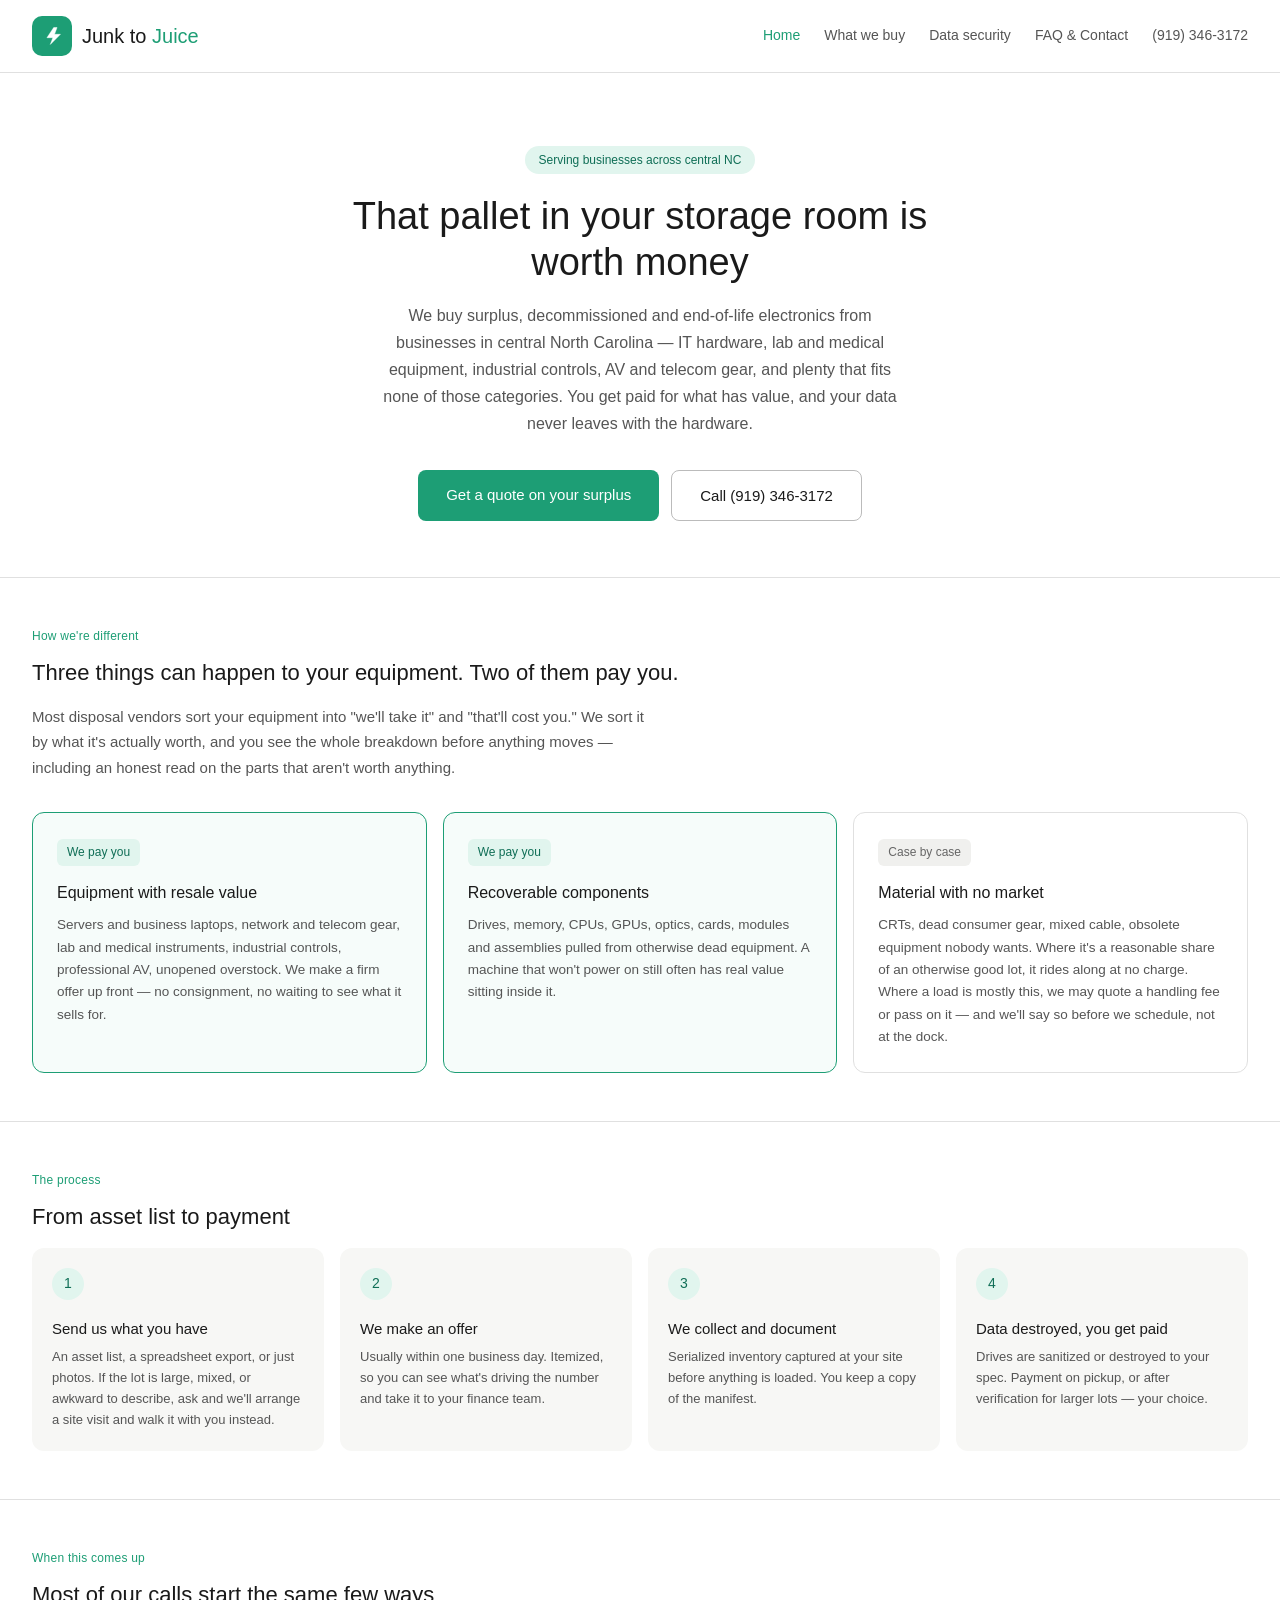
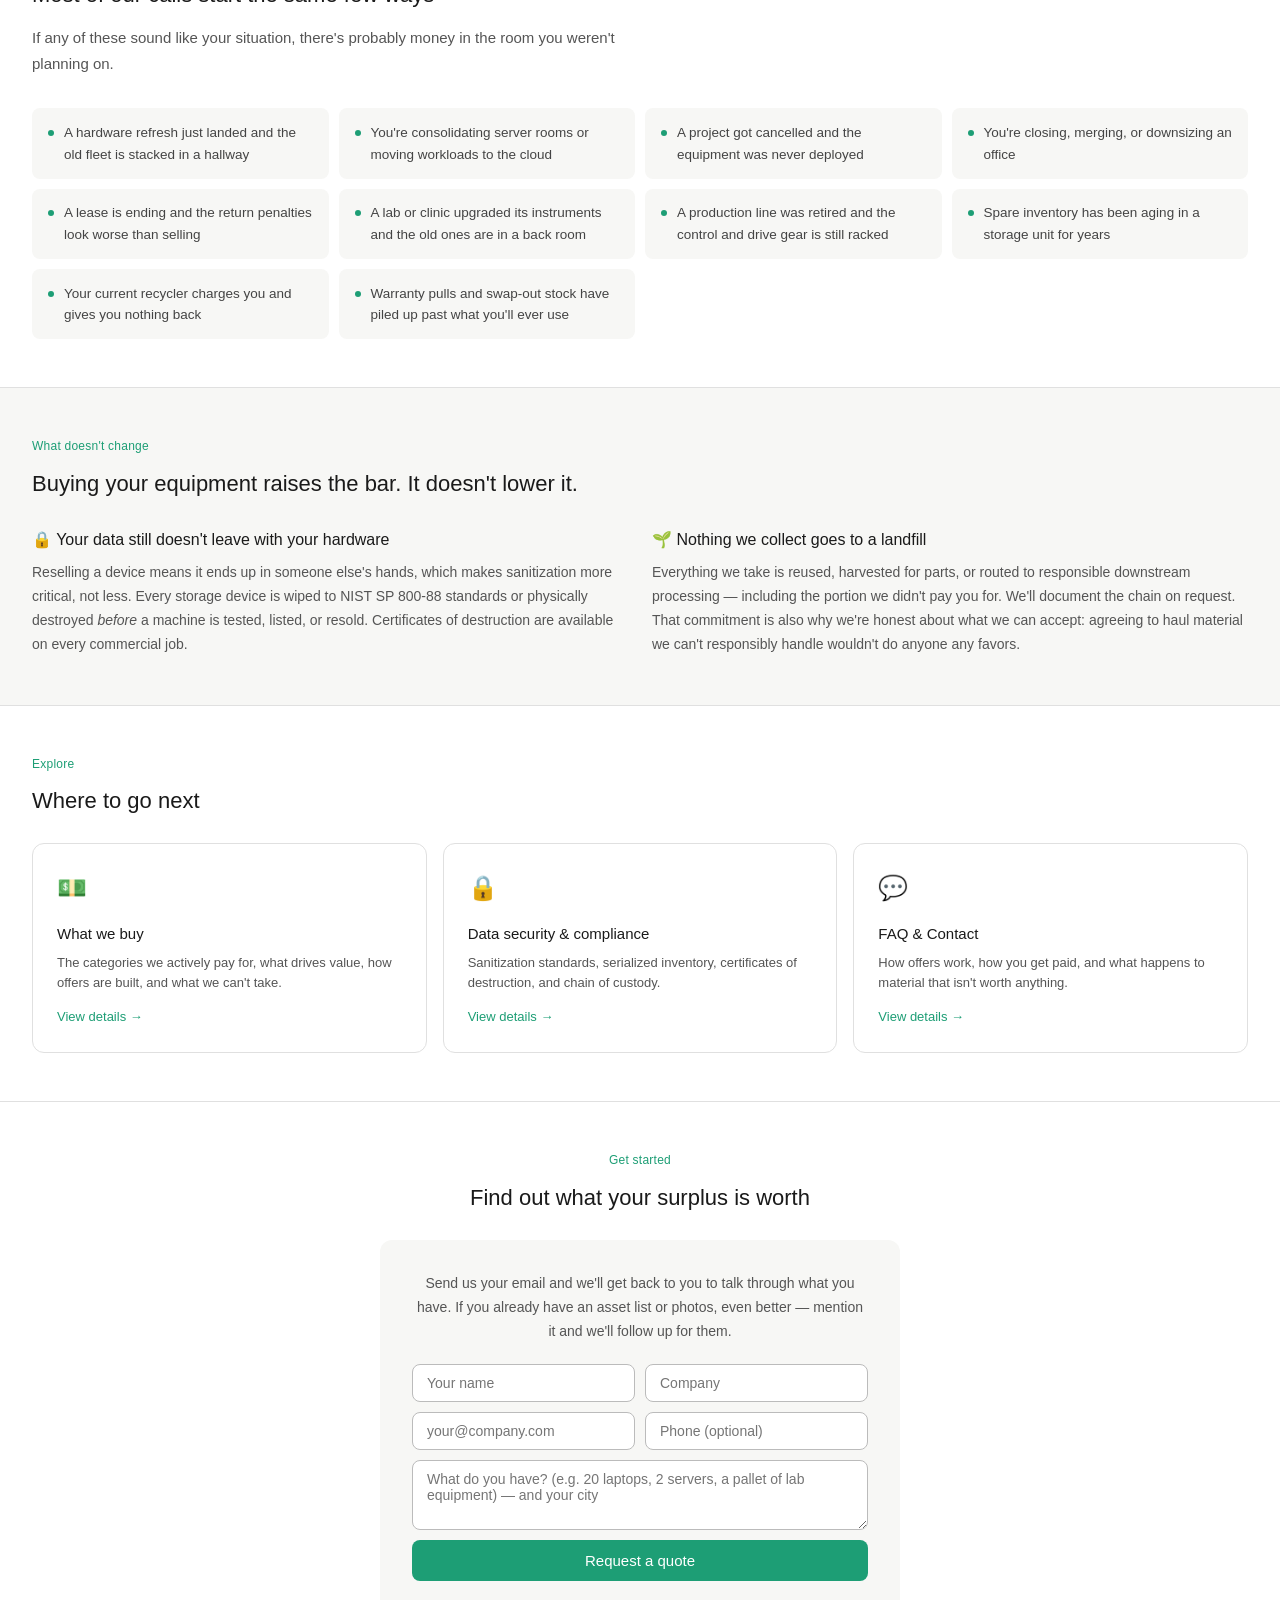
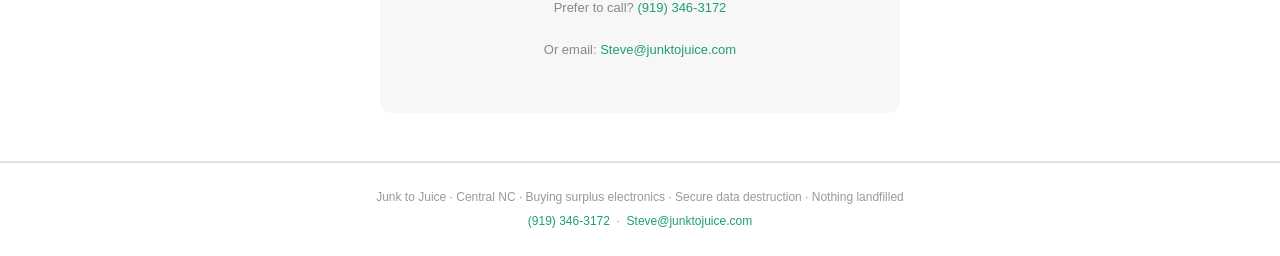
==== index.html @ 005e4d98 "SEO + favicon fixes: real icon files, clean canonicals, sitemap, OG image, FAQ schema, fuller quote " ====
<!DOCTYPE html>
<html lang="en">
<head>
  <meta charset="UTF-8" />
  <meta name="viewport" content="width=device-width, initial-scale=1.0" />
  <title>Junk to Juice | We Buy Surplus Electronics &amp; IT Equipment | Central NC</title>
  <meta name="description" content="We purchase surplus and decommissioned electronics from businesses across central NC — IT hardware, lab and medical equipment, industrial controls, AV and telecom gear. Secure data destruction included." />
  <link rel="canonical" href="https://junktojuice.com/" />
  <link rel="icon" href="/favicon.ico" sizes="32x32" />
  <link rel="icon" href="/favicon.svg" type="image/svg+xml" />
  <link rel="apple-touch-icon" href="/apple-touch-icon.png" />
  <link rel="manifest" href="/site.webmanifest" />
  <style>
    *, *::before, *::after { box-sizing: border-box; margin: 0; padding: 0; }
    body { font-family: -apple-system, BlinkMacSystemFont, 'Segoe UI', Roboto, sans-serif; background: #fff; color: #1a1a1a; line-height: 1.7; }
    nav { display: flex; align-items: center; justify-content: space-between; padding: 1rem 2rem; border-bottom: 0.5px solid #e0e0e0; flex-wrap: wrap; gap: 12px; }
    .logo-mark { display: inline-flex; align-items: center; gap: 10px; text-decoration: none; }
    .logo-icon { width: 40px; height: 40px; border-radius: 10px; background: #1D9E75; display: flex; align-items: center; justify-content: center; flex-shrink: 0; }
    .logo-icon svg { width: 22px; height: 22px; }
    .logo-text { font-size: 20px; font-weight: 500; color: #1a1a1a; }
    .logo-text span { color: #1D9E75; }
    .nav-links { display: flex; gap: 24px; flex-wrap: wrap; align-items: center; }
    .nav-links a { font-size: 14px; color: #555; text-decoration: none; }
    .nav-links a:hover, .nav-links a.active { color: #1D9E75; font-weight: 500; }
    .nav-phone { font-size: 14px; color: #1D9E75; text-decoration: none; font-weight: 500; }
    .hero { padding: 4.5rem 2rem 3.5rem; text-align: center; border-bottom: 0.5px solid #e0e0e0; }
    .badge { display: inline-block; background: #E1F5EE; color: #0F6E56; font-size: 12px; font-weight: 500; border-radius: 20px; padding: 4px 14px; margin-bottom: 1.25rem; }
    .hero h1 { font-size: 38px; font-weight: 500; color: #1a1a1a; line-height: 1.2; margin-bottom: 1rem; max-width: 640px; margin-left: auto; margin-right: auto; }
    .hero p { font-size: 16px; color: #555; max-width: 520px; margin: 0 auto 2rem; line-height: 1.7; }
    .cta-row { display: flex; gap: 12px; justify-content: center; flex-wrap: wrap; }
    .btn-primary { background: #1D9E75; color: #fff; border: none; border-radius: 8px; padding: 12px 28px; font-size: 15px; font-weight: 500; cursor: pointer; font-family: inherit; text-decoration: none; display: inline-block; }
    .btn-primary:hover { background: #178a65; }
    .btn-secondary { background: transparent; color: #1a1a1a; border: 0.5px solid #bbb; border-radius: 8px; padding: 12px 28px; font-size: 15px; cursor: pointer; font-family: inherit; text-decoration: none; display: inline-block; }
    .btn-secondary:hover { background: #f5f5f5; }
    .section { padding: 3rem 2rem; border-bottom: 0.5px solid #e0e0e0; }
    .section-label { font-size: 12px; font-weight: 500; color: #1D9E75; letter-spacing: 0.02em; margin-bottom: 0.5rem; }
    .section-title { font-size: 22px; font-weight: 500; color: #1a1a1a; margin-bottom: 0.75rem; }
    .section-lede { font-size: 15px; color: #555; max-width: 620px; line-height: 1.7; margin-bottom: 2rem; }

    .outcomes { display: grid; grid-template-columns: repeat(auto-fit, minmax(230px, 1fr)); gap: 16px; }
    .outcome { border: 0.5px solid #e0e0e0; border-radius: 12px; padding: 1.5rem; }
    .outcome.paid { border-color: #1D9E75; background: #F6FCFA; }
    .outcome-tag { font-size: 12px; font-weight: 500; color: #0F6E56; background: #E1F5EE; display: inline-block; border-radius: 6px; padding: 3px 10px; margin-bottom: 0.85rem; }
    .outcome-tag.grey { background: #f0f0ee; color: #666; }
    .outcome h3 { font-size: 16px; font-weight: 500; margin-bottom: 8px; }
    .outcome p { font-size: 13.5px; color: #555; line-height: 1.65; }

    .steps { display: grid; grid-template-columns: repeat(auto-fit, minmax(180px, 1fr)); gap: 16px; }
    .step-card { background: #f7f7f5; border-radius: 12px; padding: 1.25rem; }
    .step-num { width: 32px; height: 32px; border-radius: 50%; background: #E1F5EE; color: #0F6E56; display: flex; align-items: center; justify-content: center; font-size: 14px; font-weight: 500; margin-bottom: 1rem; }
    .step-card h3 { font-size: 15px; font-weight: 500; color: #1a1a1a; margin-bottom: 6px; }
    .step-card p { font-size: 13px; color: #555; line-height: 1.6; }

    .triggers { display: grid; grid-template-columns: repeat(auto-fit, minmax(240px, 1fr)); gap: 10px; margin-top: 0.5rem; }
    .trigger { display: flex; gap: 10px; align-items: flex-start; background: #f7f7f5; border-radius: 8px; padding: 0.85rem 1rem; }
    .trigger .dot { width: 6px; height: 6px; border-radius: 50%; background: #1D9E75; flex-shrink: 0; margin-top: 8px; }
    .trigger span.txt { font-size: 13.5px; color: #444; line-height: 1.6; }

    .page-cards { display: grid; grid-template-columns: repeat(auto-fit, minmax(210px, 1fr)); gap: 16px; margin-top: 1.5rem; }
    .page-card { background: #fff; border: 0.5px solid #e0e0e0; border-radius: 12px; padding: 1.5rem; text-decoration: none; color: inherit; transition: border-color 0.15s, box-shadow 0.15s; display: block; }
    .page-card:hover { border-color: #1D9E75; box-shadow: 0 2px 12px rgba(29,158,117,0.1); }
    .page-card-icon { font-size: 24px; margin-bottom: 0.75rem; }
    .page-card h3 { font-size: 15px; font-weight: 500; color: #1a1a1a; margin-bottom: 6px; }
    .page-card p { font-size: 13px; color: #555; line-height: 1.6; }
    .page-card .arrow { font-size: 13px; color: #1D9E75; margin-top: 0.75rem; display: block; }

    .promise { background: #f7f7f5; }
    .promise-grid { display: grid; grid-template-columns: repeat(auto-fit, minmax(260px, 1fr)); gap: 24px; margin-top: 1.5rem; }
    .promise-item h3 { font-size: 16px; font-weight: 500; margin-bottom: 8px; }
    .promise-item p { font-size: 14px; color: #555; line-height: 1.7; }

    .contact-card { background: #f7f7f5; border-radius: 12px; padding: 2rem; max-width: 520px; margin: 1.5rem auto 0; }
    .contact-card p { font-size: 14px; color: #555; margin-bottom: 1.25rem; line-height: 1.7; }
    .contact-row { display: flex; gap: 10px; }
    .contact-input { flex: 1; background: #fff; border: 0.5px solid #bbb; border-radius: 8px; padding: 10px 14px; font-size: 14px; color: #1a1a1a; font-family: inherit; }
    .contact-input:focus { outline: none; border-color: #1D9E75; }
    footer { padding: 1.5rem 2rem; text-align: center; border-top: 0.5px solid #e0e0e0; }
    footer p { font-size: 12px; color: #999; }
    @media (max-width: 560px) { .hero h1 { font-size: 28px; } .contact-row { flex-direction: column; } nav { justify-content: center; } }
  </style>
  <meta name="robots" content="index, follow" />
  <meta property="og:type" content="website" />
  <meta property="og:url" content="https://junktojuice.com/" />
  <meta property="og:title" content="Junk to Juice | We Buy Surplus Electronics in Central NC" />
  <meta property="og:description" content="We purchase surplus and decommissioned electronics from businesses across central NC — IT, lab, medical, industrial, AV and telecom. Secure data destruction included." />
  <meta property="og:site_name" content="Junk to Juice" />
  <meta property="og:image" content="https://junktojuice.com/og-image.png" />
  <meta property="og:image:width" content="1200" />
  <meta property="og:image:height" content="630" />
  <meta name="twitter:card" content="summary_large_image" />
  <meta name="twitter:image" content="https://junktojuice.com/og-image.png" />
  <meta name="twitter:title" content="Junk to Juice | We Buy Surplus Electronics in Central NC" />
  <meta name="twitter:description" content="We purchase surplus and decommissioned electronics from businesses across central NC. Secure data destruction included." />
  <script type="application/ld+json">
  {
    "@context": "https://schema.org",
    "@type": "LocalBusiness",
    "name": "Junk to Juice",
    "description": "We purchase surplus, decommissioned and end-of-life electronics from businesses across central North Carolina, including Sanford, the Triangle, and Fayetteville. IT hardware, lab and medical equipment, industrial controls, AV and telecom gear. Secure data destruction and serialized inventory included.",
    "url": "https://junktojuice.com",
    "logo": "https://junktojuice.com/android-chrome-512x512.png",
    "image": "https://junktojuice.com/og-image.png",
    "telephone": "+19193463172",
    "email": "Steve@junktojuice.com",
    "address": {
      "@type": "PostalAddress",
      "addressLocality": "Sanford",
      "addressRegion": "NC",
      "addressCountry": "US"
    },
    "areaServed": [
      "Sanford, NC",
      "Harnett County, NC",
      "Raleigh, NC",
      "Durham, NC",
      "Chapel Hill, NC",
      "Fayetteville, NC",
      "Central North Carolina"
    ],
    "serviceType": [
      "Surplus Electronics Buyer",
      "IT Asset Disposition",
      "Server and Network Equipment Purchasing",
      "Laboratory and Medical Equipment Purchasing",
      "Industrial and Test Equipment Purchasing",
      "Secure Data Destruction",
      "Electronics Remarketing",
      "Electronics Recycling"
    ]
  }
  </script>
  <!-- Google tag (gtag.js) -->
  <script async src="https://www.googletagmanager.com/gtag/js?id=G-BV7R6ZXYHS"></script>
  <script>
    window.dataLayer = window.dataLayer || [];
    function gtag(){dataLayer.push(arguments);}
    gtag('js', new Date());
    gtag('config', 'G-BV7R6ZXYHS');
  </script>
</head>
<body>

<nav>
  <a class="logo-mark" href="/">
    <div class="logo-icon"><svg viewBox="0 0 26 26" fill="none" xmlns="http://www.w3.org/2000/svg"><path d="M15 3L7 15h7l-3 8L23 11h-7l3-8z" fill="white" stroke="white" stroke-width="0.5" stroke-linejoin="round"/></svg></div>
    <span class="logo-text">Junk to <span>Juice</span></span>
  </a>
  <div class="nav-links">
    <a href="/" class="active">Home</a>
    <a href="/services">What we buy</a>
    <a href="/data-security">Data security</a>
    <a href="/faq">FAQ &amp; Contact</a>
    <a class="nav-phone" href="tel:9193463172">(919) 346-3172</a>
  </div>
</nav>

<div class="hero">
  <div class="badge">Serving businesses across central NC</div>
  <h1>That pallet in your storage room is worth money</h1>
  <p>We buy surplus, decommissioned and end-of-life electronics from businesses in central North Carolina — IT hardware, lab and medical equipment, industrial controls, AV and telecom gear, and plenty that fits none of those categories. You get paid for what has value, and your data never leaves with the hardware.</p>
  <div class="cta-row">
    <a class="btn-primary" href="/faq#contact">Get a quote on your surplus</a>
    <a class="btn-secondary" href="tel:9193463172">Call (919) 346-3172</a>
  </div>
</div>

<div class="section">
  <div class="section-label">How we're different</div>
  <div class="section-title">Three things can happen to your equipment. Two of them pay you.</div>
  <p class="section-lede">Most disposal vendors sort your equipment into "we'll take it" and "that'll cost you." We sort it by what it's actually worth, and you see the whole breakdown before anything moves — including an honest read on the parts that aren't worth anything.</p>
  <div class="outcomes">
    <div class="outcome paid">
      <div class="outcome-tag">We pay you</div>
      <h3>Equipment with resale value</h3>
      <p>Servers and business laptops, network and telecom gear, lab and medical instruments, industrial controls, professional AV, unopened overstock. We make a firm offer up front — no consignment, no waiting to see what it sells for.</p>
    </div>
    <div class="outcome paid">
      <div class="outcome-tag">We pay you</div>
      <h3>Recoverable components</h3>
      <p>Drives, memory, CPUs, GPUs, optics, cards, modules and assemblies pulled from otherwise dead equipment. A machine that won't power on still often has real value sitting inside it.</p>
    </div>
    <div class="outcome">
      <div class="outcome-tag grey">Case by case</div>
      <h3>Material with no market</h3>
      <p>CRTs, dead consumer gear, mixed cable, obsolete equipment nobody wants. Where it's a reasonable share of an otherwise good lot, it rides along at no charge. Where a load is mostly this, we may quote a handling fee or pass on it — and we'll say so before we schedule, not at the dock.</p>
    </div>
  </div>
</div>

<div class="section">
  <div class="section-label">The process</div>
  <div class="section-title">From asset list to payment</div>
  <div class="steps">
    <div class="step-card"><div class="step-num">1</div><h3>Send us what you have</h3><p>An asset list, a spreadsheet export, or just photos. If the lot is large, mixed, or awkward to describe, ask and we'll arrange a site visit and walk it with you instead.</p></div>
    <div class="step-card"><div class="step-num">2</div><h3>We make an offer</h3><p>Usually within one business day. Itemized, so you can see what's driving the number and take it to your finance team.</p></div>
    <div class="step-card"><div class="step-num">3</div><h3>We collect and document</h3><p>Serialized inventory captured at your site before anything is loaded. You keep a copy of the manifest.</p></div>
    <div class="step-card"><div class="step-num">4</div><h3>Data destroyed, you get paid</h3><p>Drives are sanitized or destroyed to your spec. Payment on pickup, or after verification for larger lots — your choice.</p></div>
  </div>
</div>

<div class="section">
  <div class="section-label">When this comes up</div>
  <div class="section-title">Most of our calls start the same few ways</div>
  <p class="section-lede">If any of these sound like your situation, there's probably money in the room you weren't planning on.</p>
  <div class="triggers">
    <div class="trigger"><span class="dot"></span><span class="txt">A hardware refresh just landed and the old fleet is stacked in a hallway</span></div>
    <div class="trigger"><span class="dot"></span><span class="txt">You're consolidating server rooms or moving workloads to the cloud</span></div>
    <div class="trigger"><span class="dot"></span><span class="txt">A project got cancelled and the equipment was never deployed</span></div>
    <div class="trigger"><span class="dot"></span><span class="txt">You're closing, merging, or downsizing an office</span></div>
    <div class="trigger"><span class="dot"></span><span class="txt">A lease is ending and the return penalties look worse than selling</span></div>
    <div class="trigger"><span class="dot"></span><span class="txt">A lab or clinic upgraded its instruments and the old ones are in a back room</span></div>
    <div class="trigger"><span class="dot"></span><span class="txt">A production line was retired and the control and drive gear is still racked</span></div>
    <div class="trigger"><span class="dot"></span><span class="txt">Spare inventory has been aging in a storage unit for years</span></div>
    <div class="trigger"><span class="dot"></span><span class="txt">Your current recycler charges you and gives you nothing back</span></div>
    <div class="trigger"><span class="dot"></span><span class="txt">Warranty pulls and swap-out stock have piled up past what you'll ever use</span></div>
  </div>
</div>

<div class="section promise">
  <div class="section-label">What doesn't change</div>
  <div class="section-title">Buying your equipment raises the bar. It doesn't lower it.</div>
  <div class="promise-grid">
    <div class="promise-item">
      <h3>🔒 Your data still doesn't leave with your hardware</h3>
      <p>Reselling a device means it ends up in someone else's hands, which makes sanitization more critical, not less. Every storage device is wiped to NIST SP 800-88 standards or physically destroyed <em>before</em> a machine is tested, listed, or resold. Certificates of destruction are available on every commercial job.</p>
    </div>
    <div class="promise-item">
      <h3>🌱 Nothing we collect goes to a landfill</h3>
      <p>Everything we take is reused, harvested for parts, or routed to responsible downstream processing — including the portion we didn't pay you for. We'll document the chain on request. That commitment is also why we're honest about what we can accept: agreeing to haul material we can't responsibly handle wouldn't do anyone any favors.</p>
    </div>
  </div>
</div>

<div class="section">
  <div class="section-label">Explore</div>
  <div class="section-title">Where to go next</div>
  <div class="page-cards">
    <a class="page-card" href="/services">
      <div class="page-card-icon">💵</div>
      <h3>What we buy</h3>
      <p>The categories we actively pay for, what drives value, how offers are built, and what we can't take.</p>
      <span class="arrow">View details →</span>
    </a>
    <a class="page-card" href="/data-security">
      <div class="page-card-icon">🔒</div>
      <h3>Data security &amp; compliance</h3>
      <p>Sanitization standards, serialized inventory, certificates of destruction, and chain of custody.</p>
      <span class="arrow">View details →</span>
    </a>
    <a class="page-card" href="/faq">
      <div class="page-card-icon">💬</div>
      <h3>FAQ &amp; Contact</h3>
      <p>How offers work, how you get paid, and what happens to material that isn't worth anything.</p>
      <span class="arrow">View details →</span>
    </a>
  </div>
</div>

<div class="section" id="contact" style="text-align:center;">
  <div class="section-label">Get started</div>
  <div class="section-title">Find out what your surplus is worth</div>
  <div class="contact-card">
    <p>Send us your email and we'll get back to you to talk through what you have. If you already have an asset list or photos, even better — mention it and we'll follow up for them.</p>
    <form id="contact-form" action="https://formspree.io/f/xzdyrgpk" method="POST">
      <input type="hidden" name="_subject" value="Junk to Juice – Surplus Quote Request" />
      <div style="display:grid; gap:10px; text-align:left;">
        <div class="contact-row">
          <input class="contact-input" type="text" name="name" placeholder="Your name" required />
          <input class="contact-input" type="text" name="company" placeholder="Company" />
        </div>
        <div class="contact-row">
          <input class="contact-input" type="email" name="email" placeholder="your@company.com" required />
          <input class="contact-input" type="tel" name="phone" placeholder="Phone (optional)" />
        </div>
        <textarea class="contact-input" name="message" rows="3" placeholder="What do you have? (e.g. 20 laptops, 2 servers, a pallet of lab equipment) — and your city" style="resize:vertical;"></textarea>
        <button type="submit" class="btn-primary" id="contact-btn">Request a quote</button>
      </div>
    </form>
    <p id="contact-success" style="display:none; color:#0F6E56; font-size:14px; margin-top:12px;">✓ Thanks! We'll be in touch soon.</p>
    <p style="margin-top:1rem; font-size:13px; color:#888;">Prefer to call? <a href="tel:9193463172" style="color:#1D9E75; text-decoration:none; font-weight:500;">(919) 346-3172</a></p>
    <p style="margin-top:4px; font-size:13px; color:#888;">Or email: <a href="mailto:Steve@junktojuice.com" style="color:#1D9E75; text-decoration:none; font-weight:500;">Steve@junktojuice.com</a></p>
  </div>
</div>

<script>
  async function handleForm(formId, btnId, successId) {
    const form = document.getElementById(formId);
    const btn = document.getElementById(btnId);
    const success = document.getElementById(successId);
    form.addEventListener('submit', async function(e) {
      e.preventDefault();
      btn.disabled = true;
      btn.textContent = 'Sending\u2026';
      try {
        const res = await fetch(form.action, { method: 'POST', body: new FormData(form), headers: { 'Accept': 'application/json' } });
        if (res.ok) { form.style.display = 'none'; success.style.display = 'block'; if (window.gtag) gtag('event', 'generate_lead', { form_id: formId }); }
        else { btn.disabled = false; btn.textContent = btn.dataset.label; alert('Something went wrong. Please try again.'); }
      } catch { btn.disabled = false; btn.textContent = btn.dataset.label; alert('Something went wrong. Please try again.'); }
    });
    btn.dataset.label = btn.textContent;
  }
  handleForm('contact-form', 'contact-btn', 'contact-success');
</script>

<footer>
  <p style="font-size:12px; color:#999; margin-bottom:4px;">Junk to Juice · Central NC · Buying surplus electronics · Secure data destruction · Nothing landfilled</p>
  <p style="font-size:12px; color:#999;">
    <a href="tel:9193463172" style="color:#1D9E75; text-decoration:none;">(919) 346-3172</a>
    &nbsp;·&nbsp;
    <a href="mailto:Steve@junktojuice.com" style="color:#1D9E75; text-decoration:none;">Steve@junktojuice.com</a>
  </p>
</footer>
<script>
  window.addEventListener('pageshow', function(e) {
    if (e.persisted) { window.location.reload(); }
  });
</script>
</body>
</html>
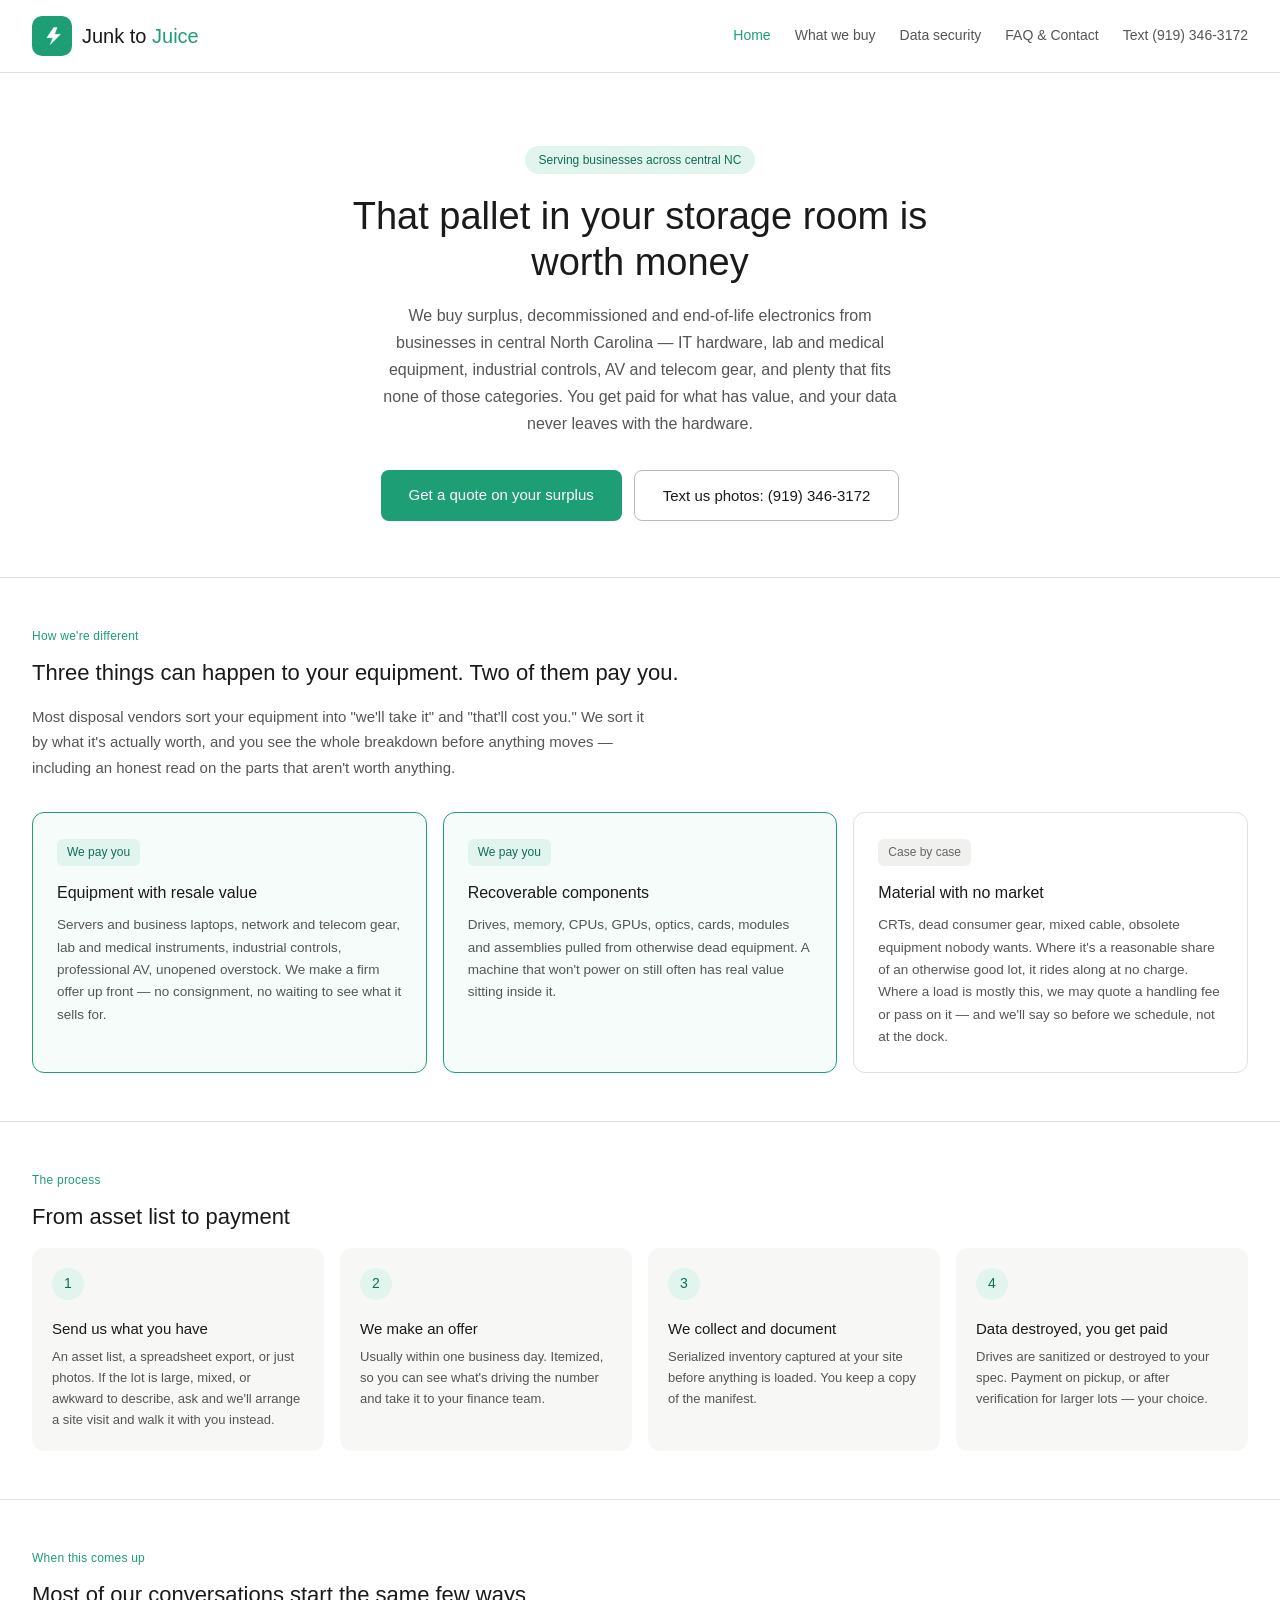
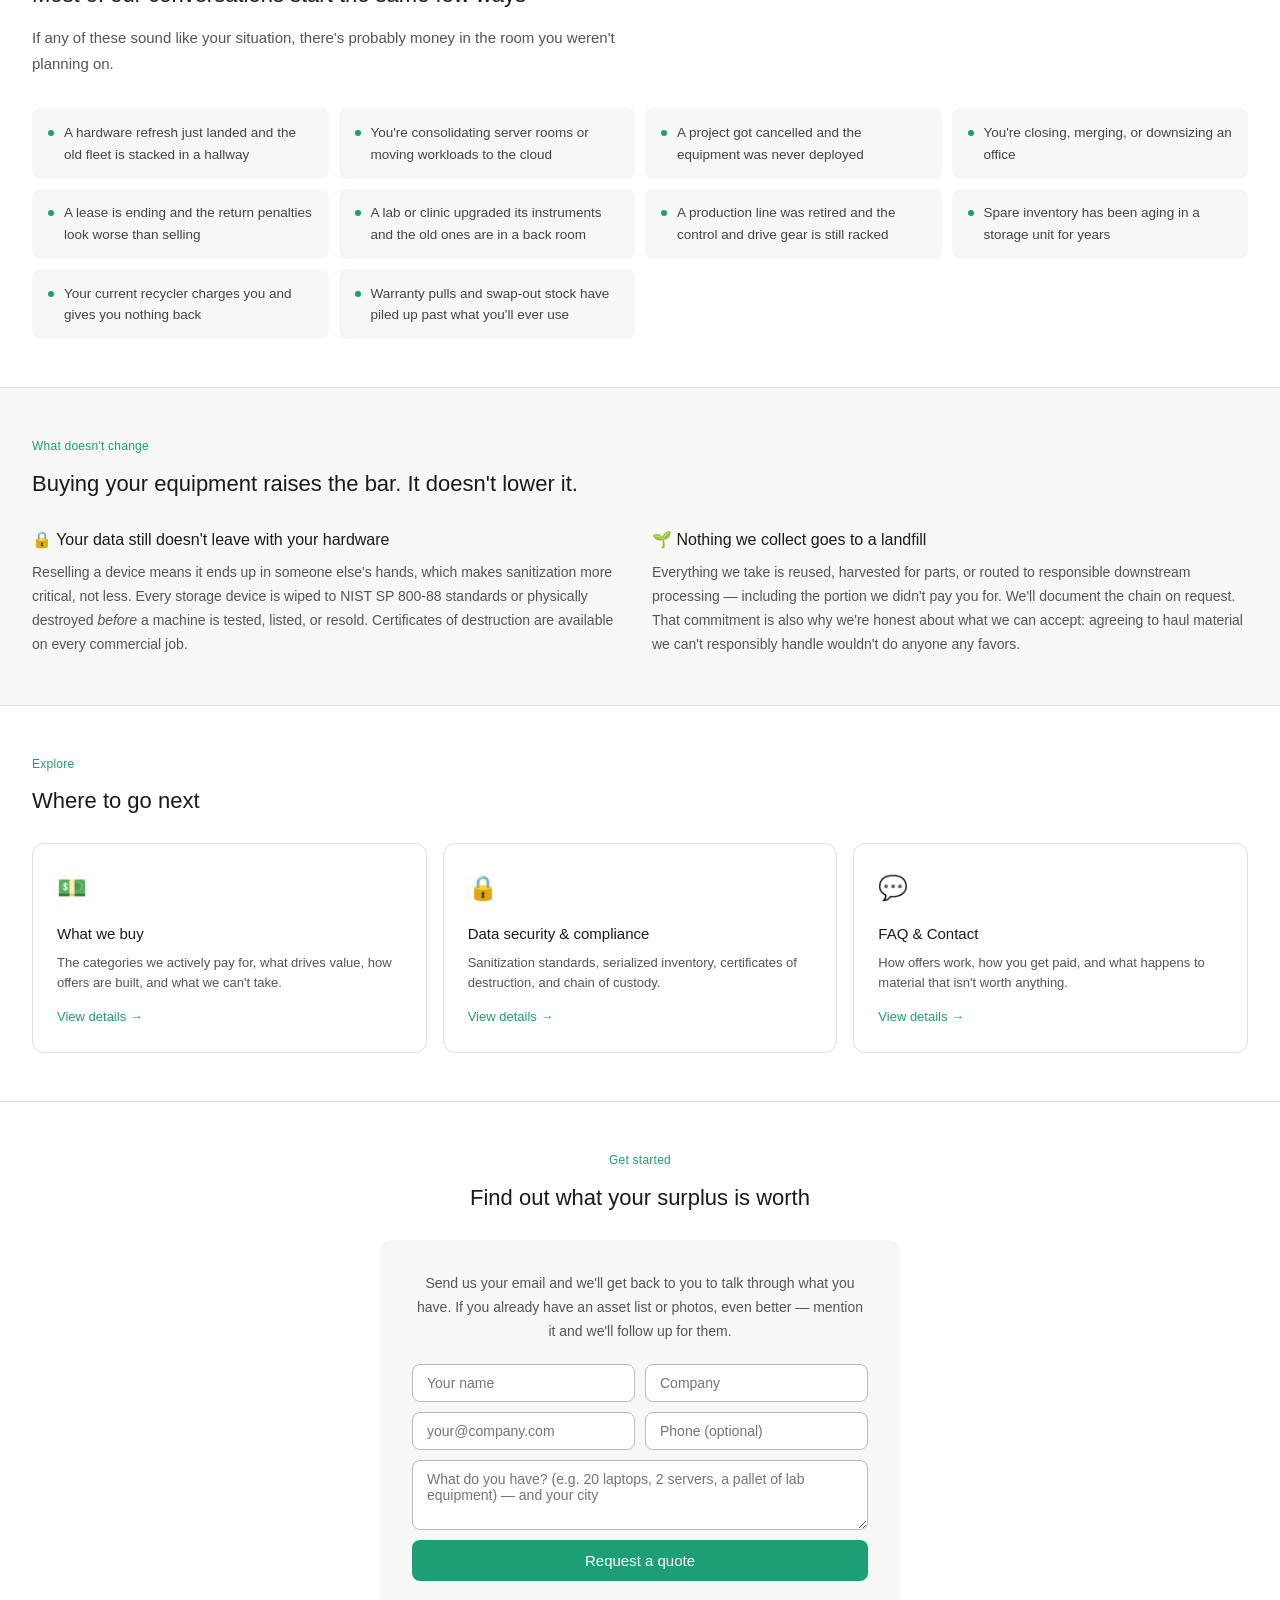
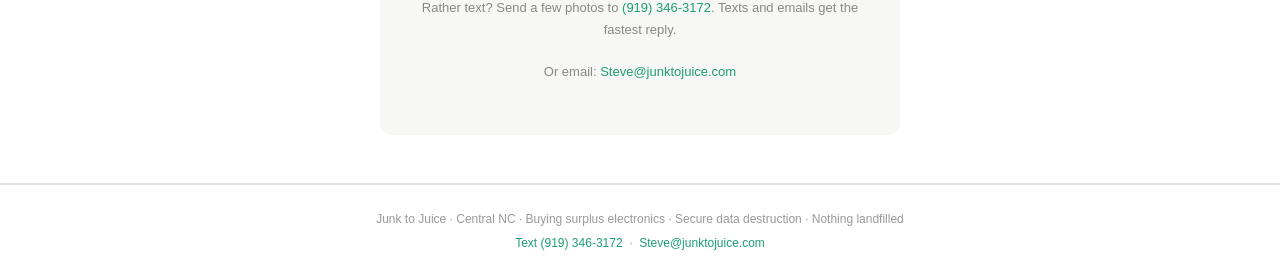
==== commit 9e974e70: "Make text/email the primary contact; replace call links with SMS" ====
--- a/index.html
+++ b/index.html
@@ -150,7 +150,7 @@
     <a href="/services">What we buy</a>
     <a href="/data-security">Data security</a>
     <a href="/faq">FAQ &amp; Contact</a>
-    <a class="nav-phone" href="tel:9193463172">(919) 346-3172</a>
+    <a class="nav-phone" href="sms:+19193463172" title="Text or email — calls go to voicemail">Text (919) 346-3172</a>
   </div>
 </nav>
 
@@ -160,7 +160,7 @@
   <p>We buy surplus, decommissioned and end-of-life electronics from businesses in central North Carolina — IT hardware, lab and medical equipment, industrial controls, AV and telecom gear, and plenty that fits none of those categories. You get paid for what has value, and your data never leaves with the hardware.</p>
   <div class="cta-row">
     <a class="btn-primary" href="/faq#contact">Get a quote on your surplus</a>
-    <a class="btn-secondary" href="tel:9193463172">Call (919) 346-3172</a>
+    <a class="btn-secondary" href="sms:+19193463172">Text us photos: (919) 346-3172</a>
   </div>
 </div>
 
@@ -200,7 +200,7 @@
 
 <div class="section">
   <div class="section-label">When this comes up</div>
-  <div class="section-title">Most of our calls start the same few ways</div>
+  <div class="section-title">Most of our conversations start the same few ways</div>
   <p class="section-lede">If any of these sound like your situation, there's probably money in the room you weren't planning on.</p>
   <div class="triggers">
     <div class="trigger"><span class="dot"></span><span class="txt">A hardware refresh just landed and the old fleet is stacked in a hallway</span></div>
@@ -277,7 +277,7 @@
       </div>
     </form>
     <p id="contact-success" style="display:none; color:#0F6E56; font-size:14px; margin-top:12px;">✓ Thanks! We'll be in touch soon.</p>
-    <p style="margin-top:1rem; font-size:13px; color:#888;">Prefer to call? <a href="tel:9193463172" style="color:#1D9E75; text-decoration:none; font-weight:500;">(919) 346-3172</a></p>
+    <p style="margin-top:1rem; font-size:13px; color:#888;">Rather text? Send a few photos to <a href="sms:+19193463172" style="color:#1D9E75; text-decoration:none; font-weight:500;">(919) 346-3172</a>. Texts and emails get the fastest reply.</p>
     <p style="margin-top:4px; font-size:13px; color:#888;">Or email: <a href="mailto:Steve@junktojuice.com" style="color:#1D9E75; text-decoration:none; font-weight:500;">Steve@junktojuice.com</a></p>
   </div>
 </div>
@@ -305,7 +305,7 @@
 <footer>
   <p style="font-size:12px; color:#999; margin-bottom:4px;">Junk to Juice · Central NC · Buying surplus electronics · Secure data destruction · Nothing landfilled</p>
   <p style="font-size:12px; color:#999;">
-    <a href="tel:9193463172" style="color:#1D9E75; text-decoration:none;">(919) 346-3172</a>
+    <a href="sms:+19193463172" style="color:#1D9E75; text-decoration:none;">Text (919) 346-3172</a>
     &nbsp;·&nbsp;
     <a href="mailto:Steve@junktojuice.com" style="color:#1D9E75; text-decoration:none;">Steve@junktojuice.com</a>
   </p>
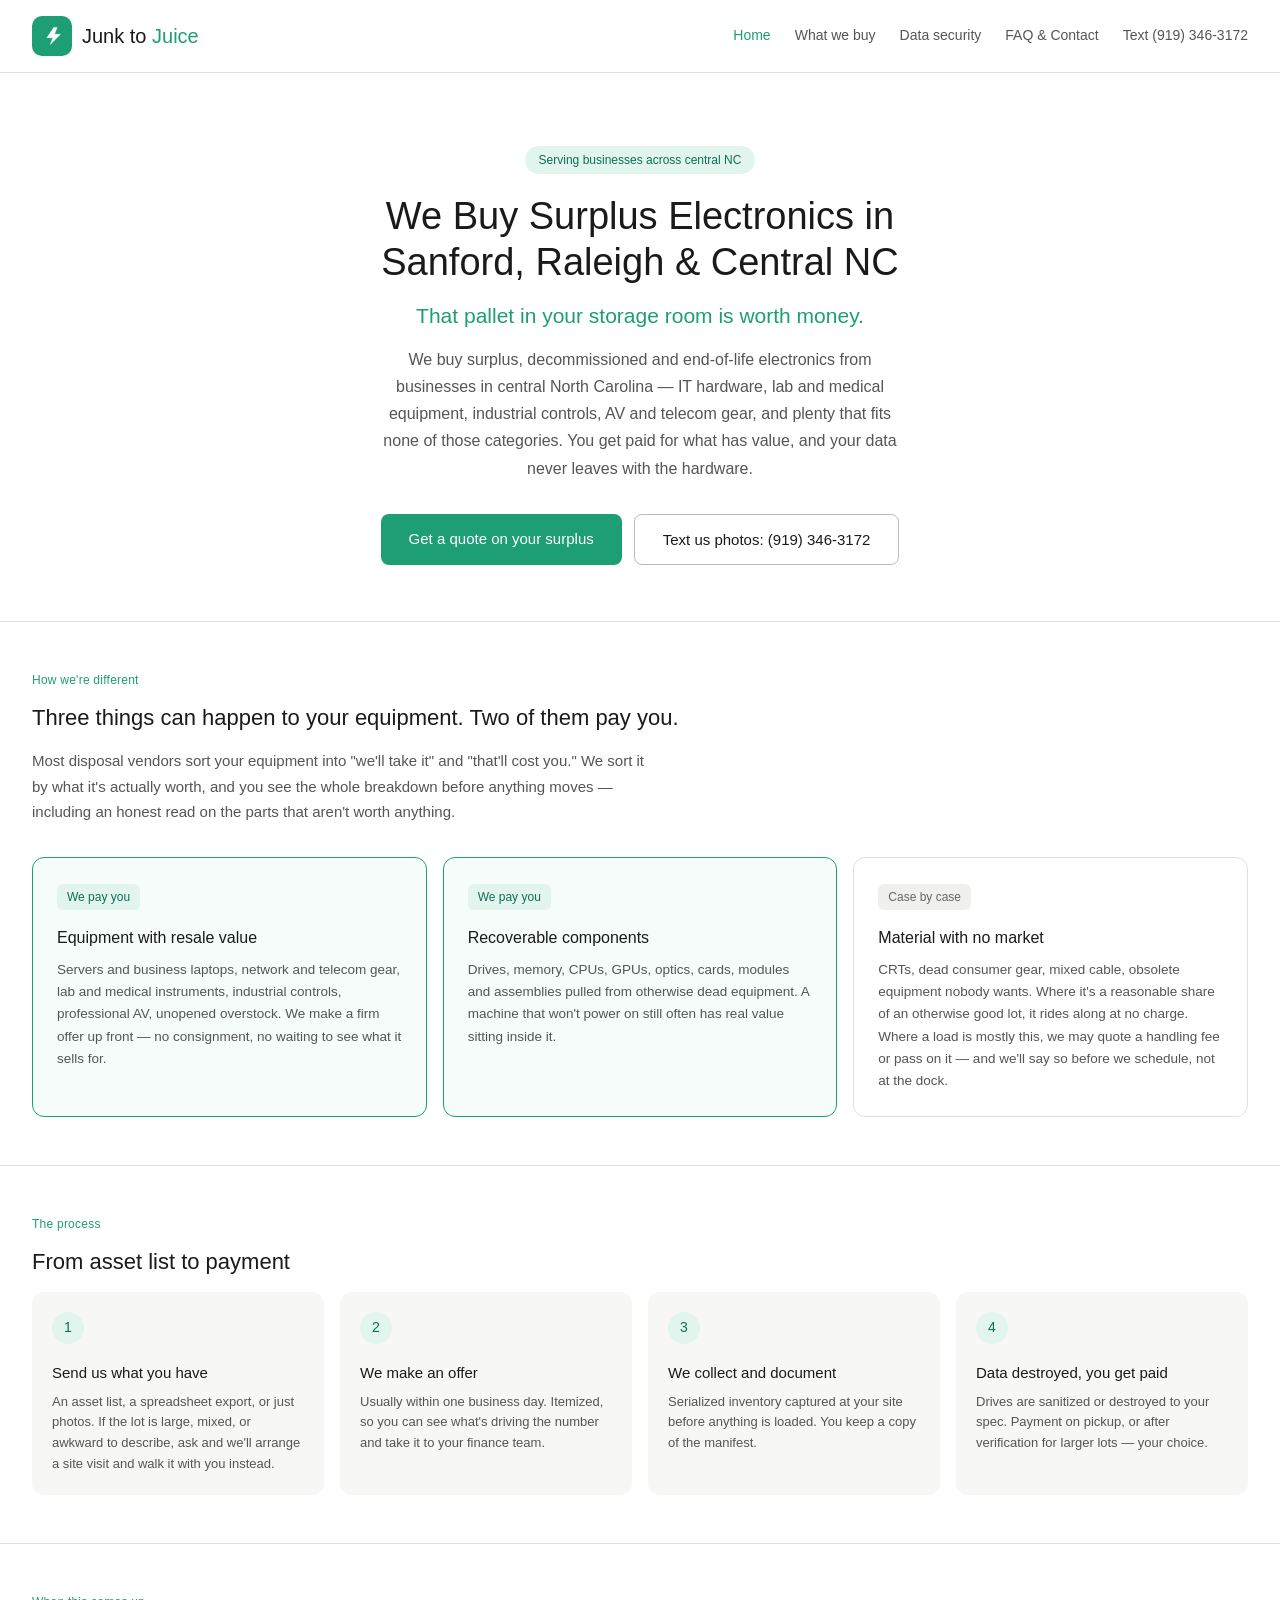
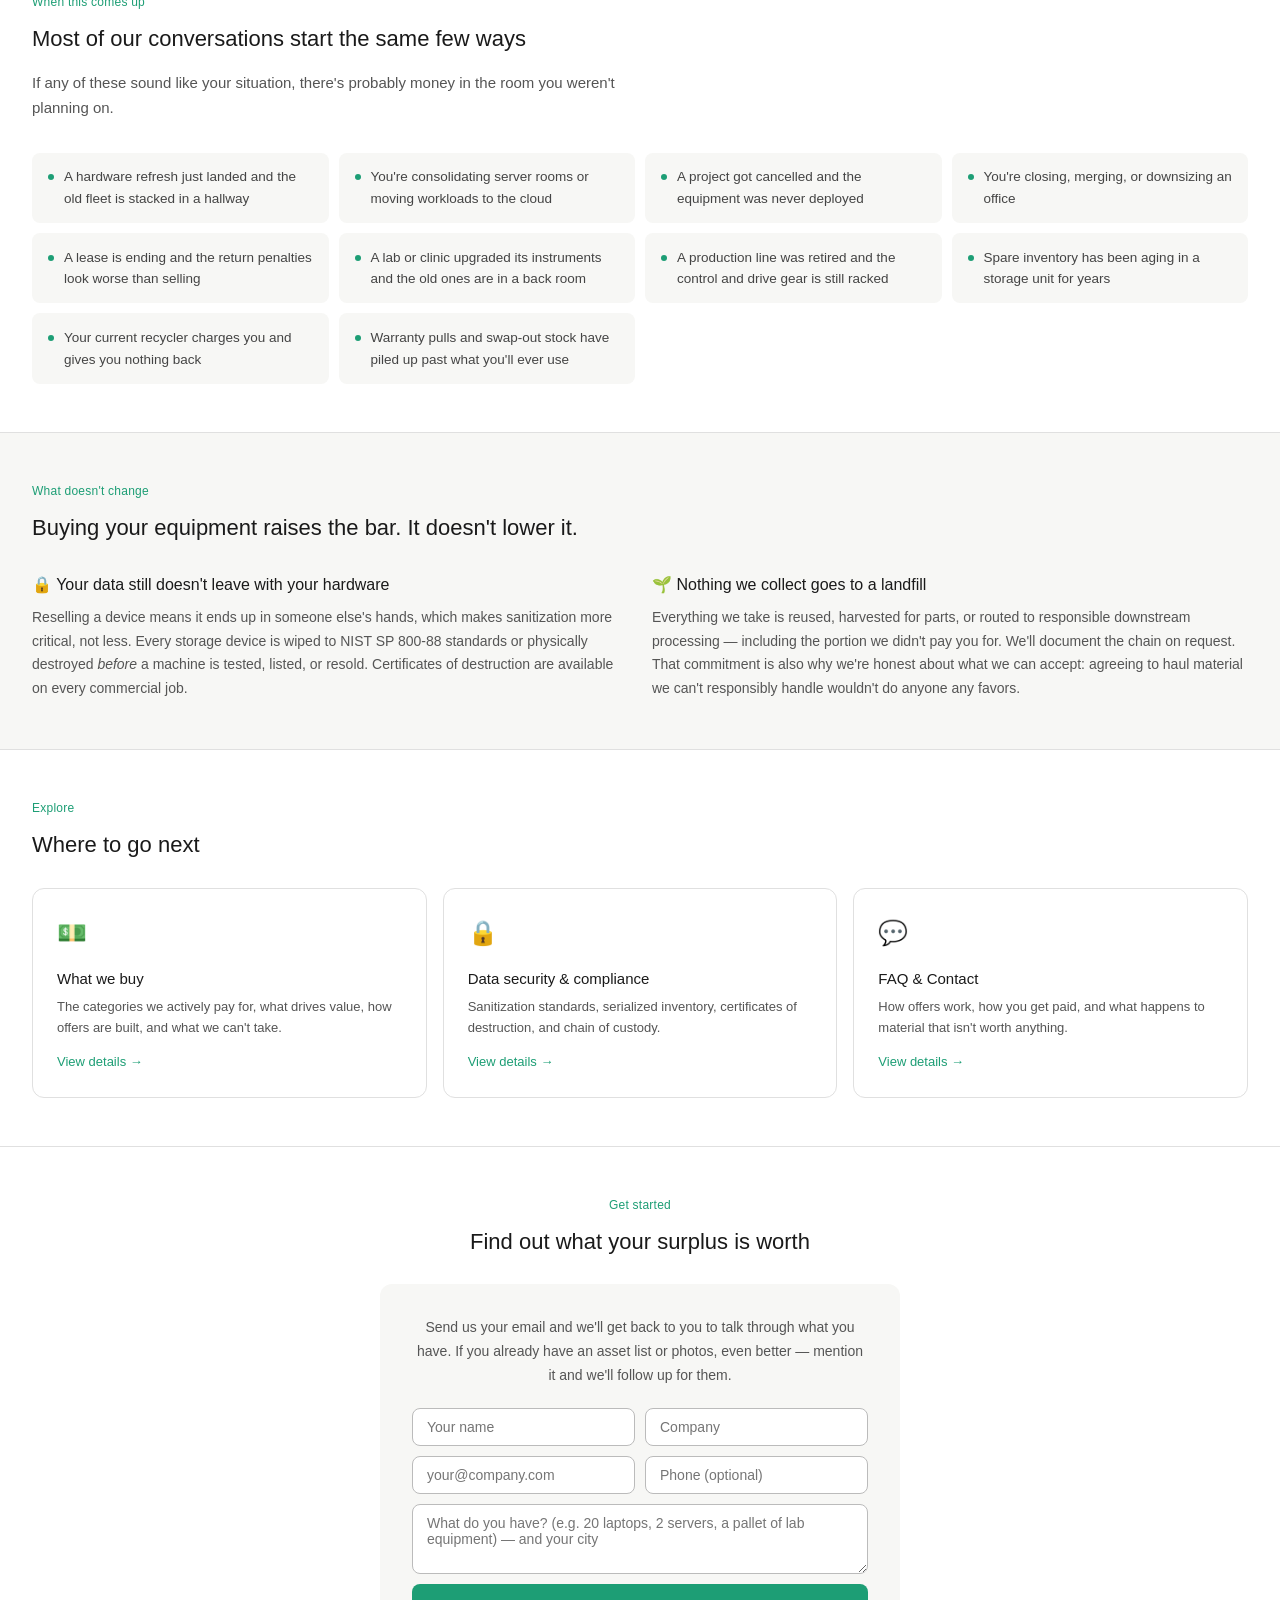
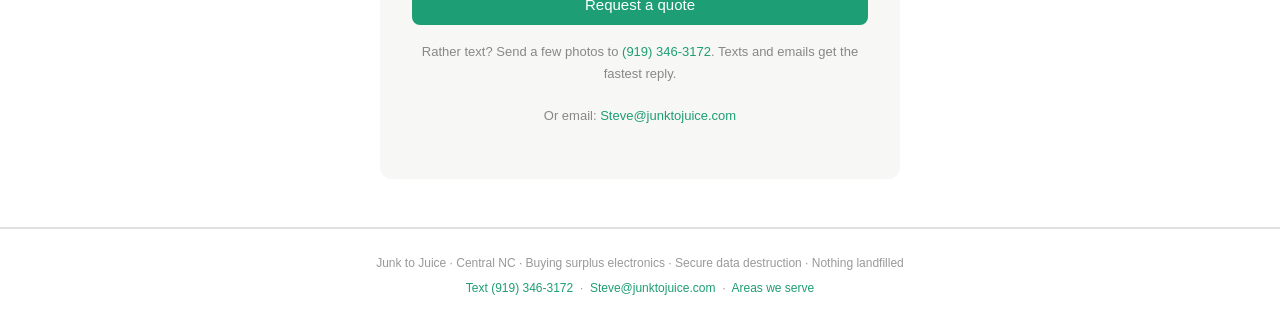
==== commit ce860f76: "SEO: keyword headlines, shorter descriptions, Areas We Serve page, sitemap" ====
--- a/index.html
+++ b/index.html
@@ -4,7 +4,7 @@
   <meta charset="UTF-8" />
   <meta name="viewport" content="width=device-width, initial-scale=1.0" />
   <title>Junk to Juice | We Buy Surplus Electronics &amp; IT Equipment | Central NC</title>
-  <meta name="description" content="We purchase surplus and decommissioned electronics from businesses across central NC — IT hardware, lab and medical equipment, industrial controls, AV and telecom gear. Secure data destruction included." />
+  <meta name="description" content="We buy surplus IT, lab, medical, industrial and telecom electronics from businesses in Sanford, Raleigh and central NC. Secure data destruction included." />
   <link rel="canonical" href="https://junktojuice.com/" />
   <link rel="icon" href="/favicon.ico" sizes="32x32" />
   <link rel="icon" href="/favicon.svg" type="image/svg+xml" />
@@ -110,11 +110,14 @@
     },
     "areaServed": [
       "Sanford, NC",
-      "Harnett County, NC",
+      "Lee County, NC",
       "Raleigh, NC",
-      "Durham, NC",
-      "Chapel Hill, NC",
+      "Cary, NC",
+      "Apex, NC",
       "Fayetteville, NC",
+      "Fort Bragg, NC",
+      "Pinehurst, NC",
+      "Southern Pines, NC",
       "Central North Carolina"
     ],
     "serviceType": [
@@ -137,6 +140,7 @@
     gtag('js', new Date());
     gtag('config', 'G-BV7R6ZXYHS');
   </script>
+  <style>.hook{font-size:21px!important;font-weight:500!important;color:#1D9E75!important;line-height:1.35!important;margin:0 0 1rem!important;max-width:640px}.hero .hook{margin:0 auto 1rem!important}</style>
 </head>
 <body>
 
@@ -156,7 +160,8 @@
 
 <div class="hero">
   <div class="badge">Serving businesses across central NC</div>
-  <h1>That pallet in your storage room is worth money</h1>
+  <h1>We Buy Surplus Electronics in Sanford, Raleigh &amp; Central NC</h1>
+  <p class="hook">That pallet in your storage room is worth money.</p>
   <p>We buy surplus, decommissioned and end-of-life electronics from businesses in central North Carolina — IT hardware, lab and medical equipment, industrial controls, AV and telecom gear, and plenty that fits none of those categories. You get paid for what has value, and your data never leaves with the hardware.</p>
   <div class="cta-row">
     <a class="btn-primary" href="/faq#contact">Get a quote on your surplus</a>
@@ -308,6 +313,8 @@
     <a href="sms:+19193463172" style="color:#1D9E75; text-decoration:none;">Text (919) 346-3172</a>
     &nbsp;·&nbsp;
     <a href="mailto:Steve@junktojuice.com" style="color:#1D9E75; text-decoration:none;">Steve@junktojuice.com</a>
+    &nbsp;·&nbsp;
+    <a href="/service-areas" style="color:#1D9E75; text-decoration:none;">Areas we serve</a>
   </p>
 </footer>
 <script>
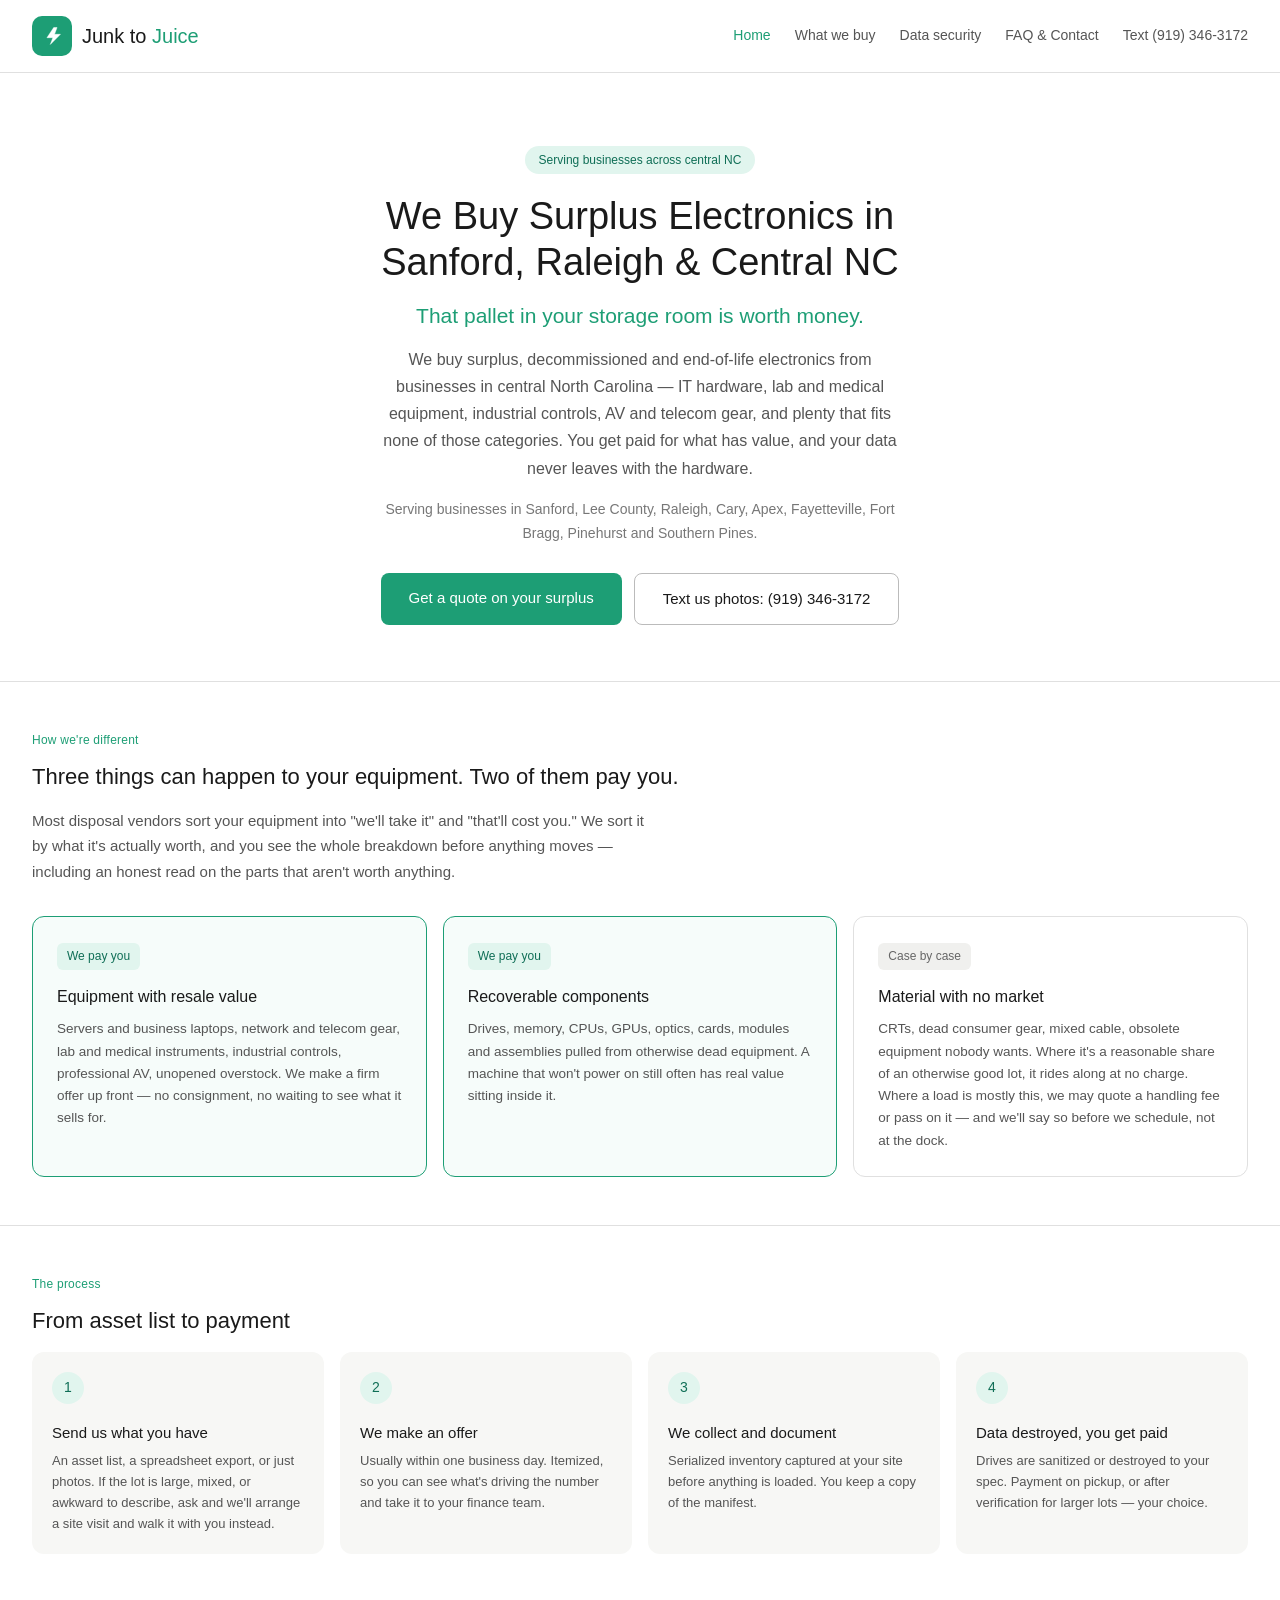
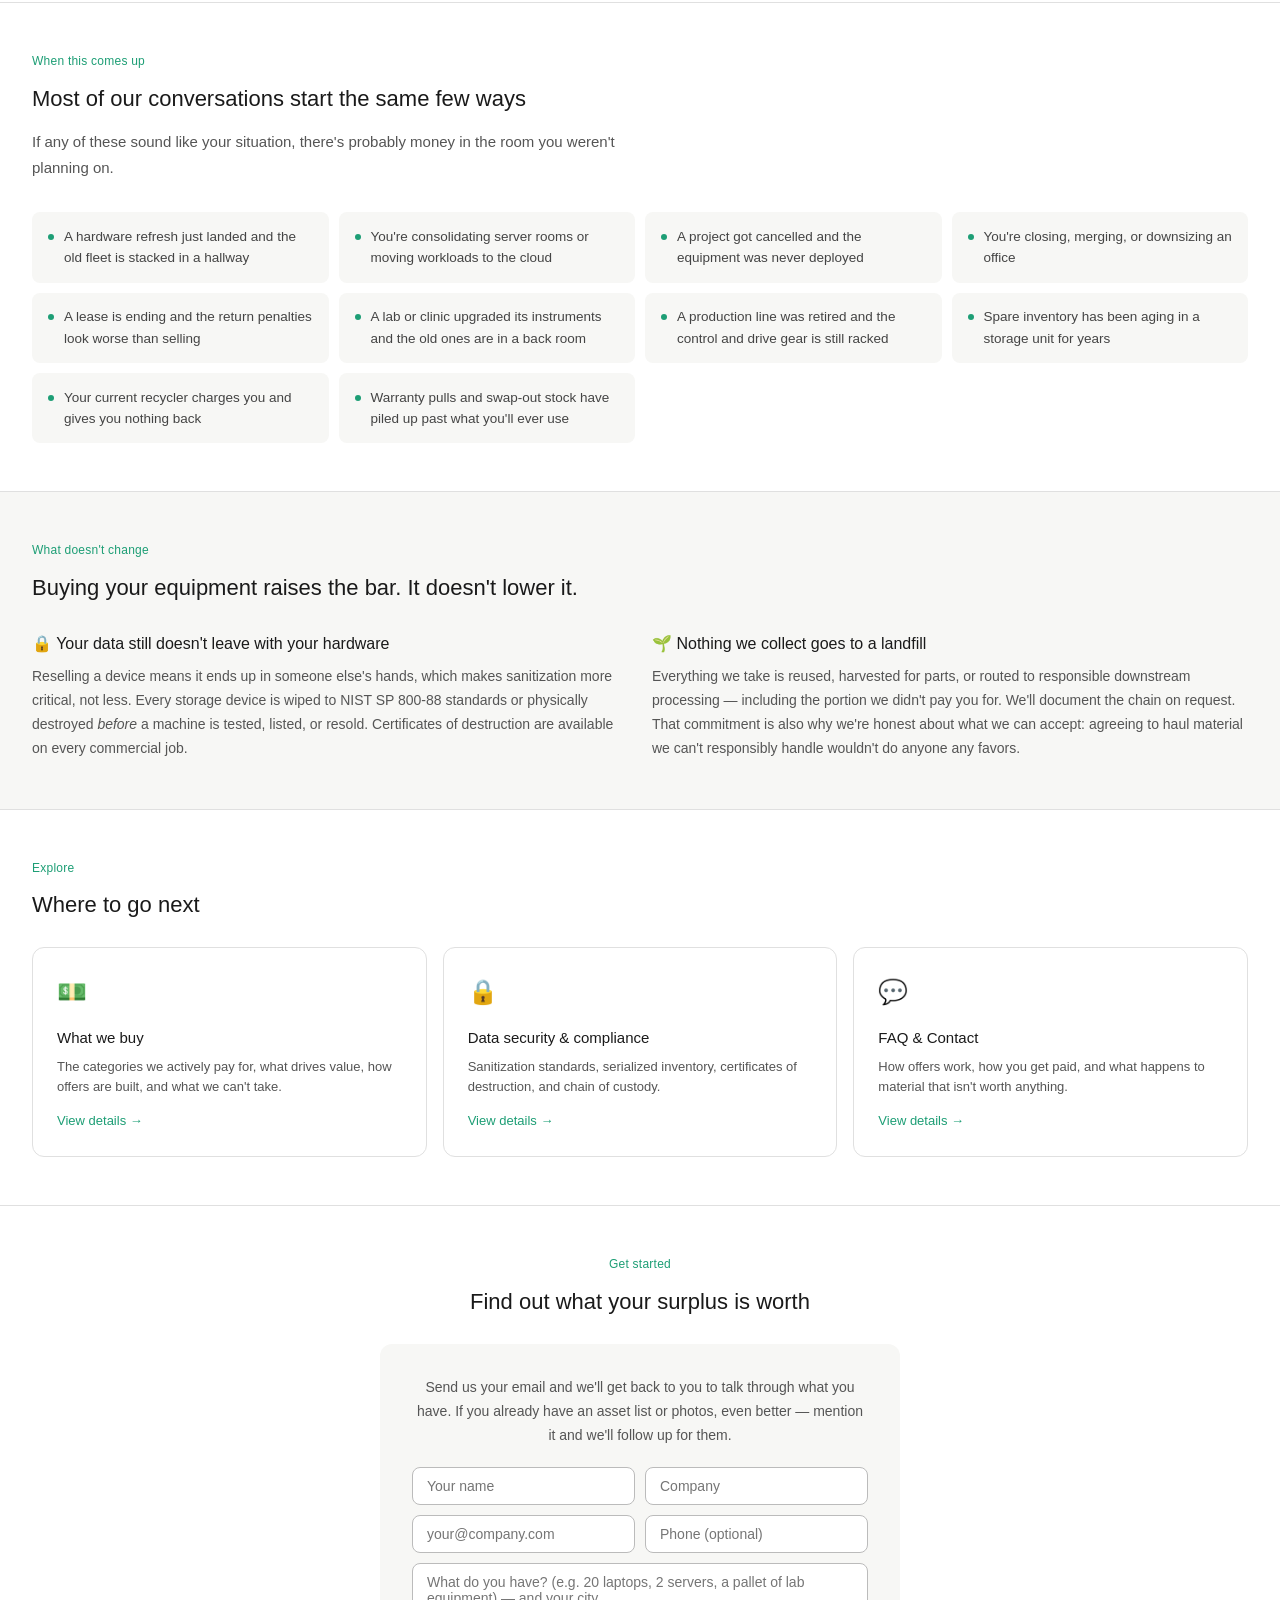
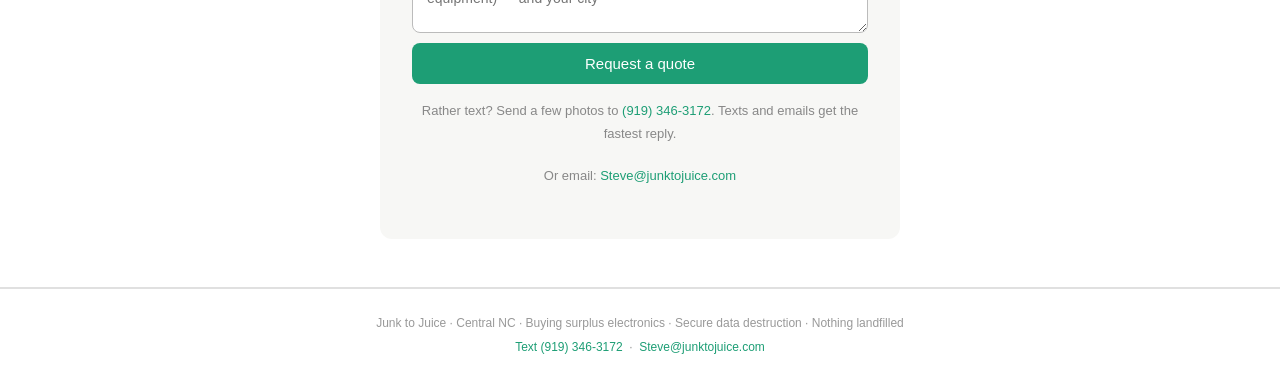
==== commit 6258f312: "Replace areas page with a service-area line on the home page" ====
--- a/index.html
+++ b/index.html
@@ -163,6 +163,7 @@
   <h1>We Buy Surplus Electronics in Sanford, Raleigh &amp; Central NC</h1>
   <p class="hook">That pallet in your storage room is worth money.</p>
   <p>We buy surplus, decommissioned and end-of-life electronics from businesses in central North Carolina — IT hardware, lab and medical equipment, industrial controls, AV and telecom gear, and plenty that fits none of those categories. You get paid for what has value, and your data never leaves with the hardware.</p>
+  <p style="font-size:14px; color:#777; margin:-1rem auto 1.75rem;">Serving businesses in Sanford, Lee County, Raleigh, Cary, Apex, Fayetteville, Fort Bragg, Pinehurst and Southern Pines.</p>
   <div class="cta-row">
     <a class="btn-primary" href="/faq#contact">Get a quote on your surplus</a>
     <a class="btn-secondary" href="sms:+19193463172">Text us photos: (919) 346-3172</a>
@@ -313,8 +314,6 @@
     <a href="sms:+19193463172" style="color:#1D9E75; text-decoration:none;">Text (919) 346-3172</a>
     &nbsp;·&nbsp;
     <a href="mailto:Steve@junktojuice.com" style="color:#1D9E75; text-decoration:none;">Steve@junktojuice.com</a>
-    &nbsp;·&nbsp;
-    <a href="/service-areas" style="color:#1D9E75; text-decoration:none;">Areas we serve</a>
   </p>
 </footer>
 <script>
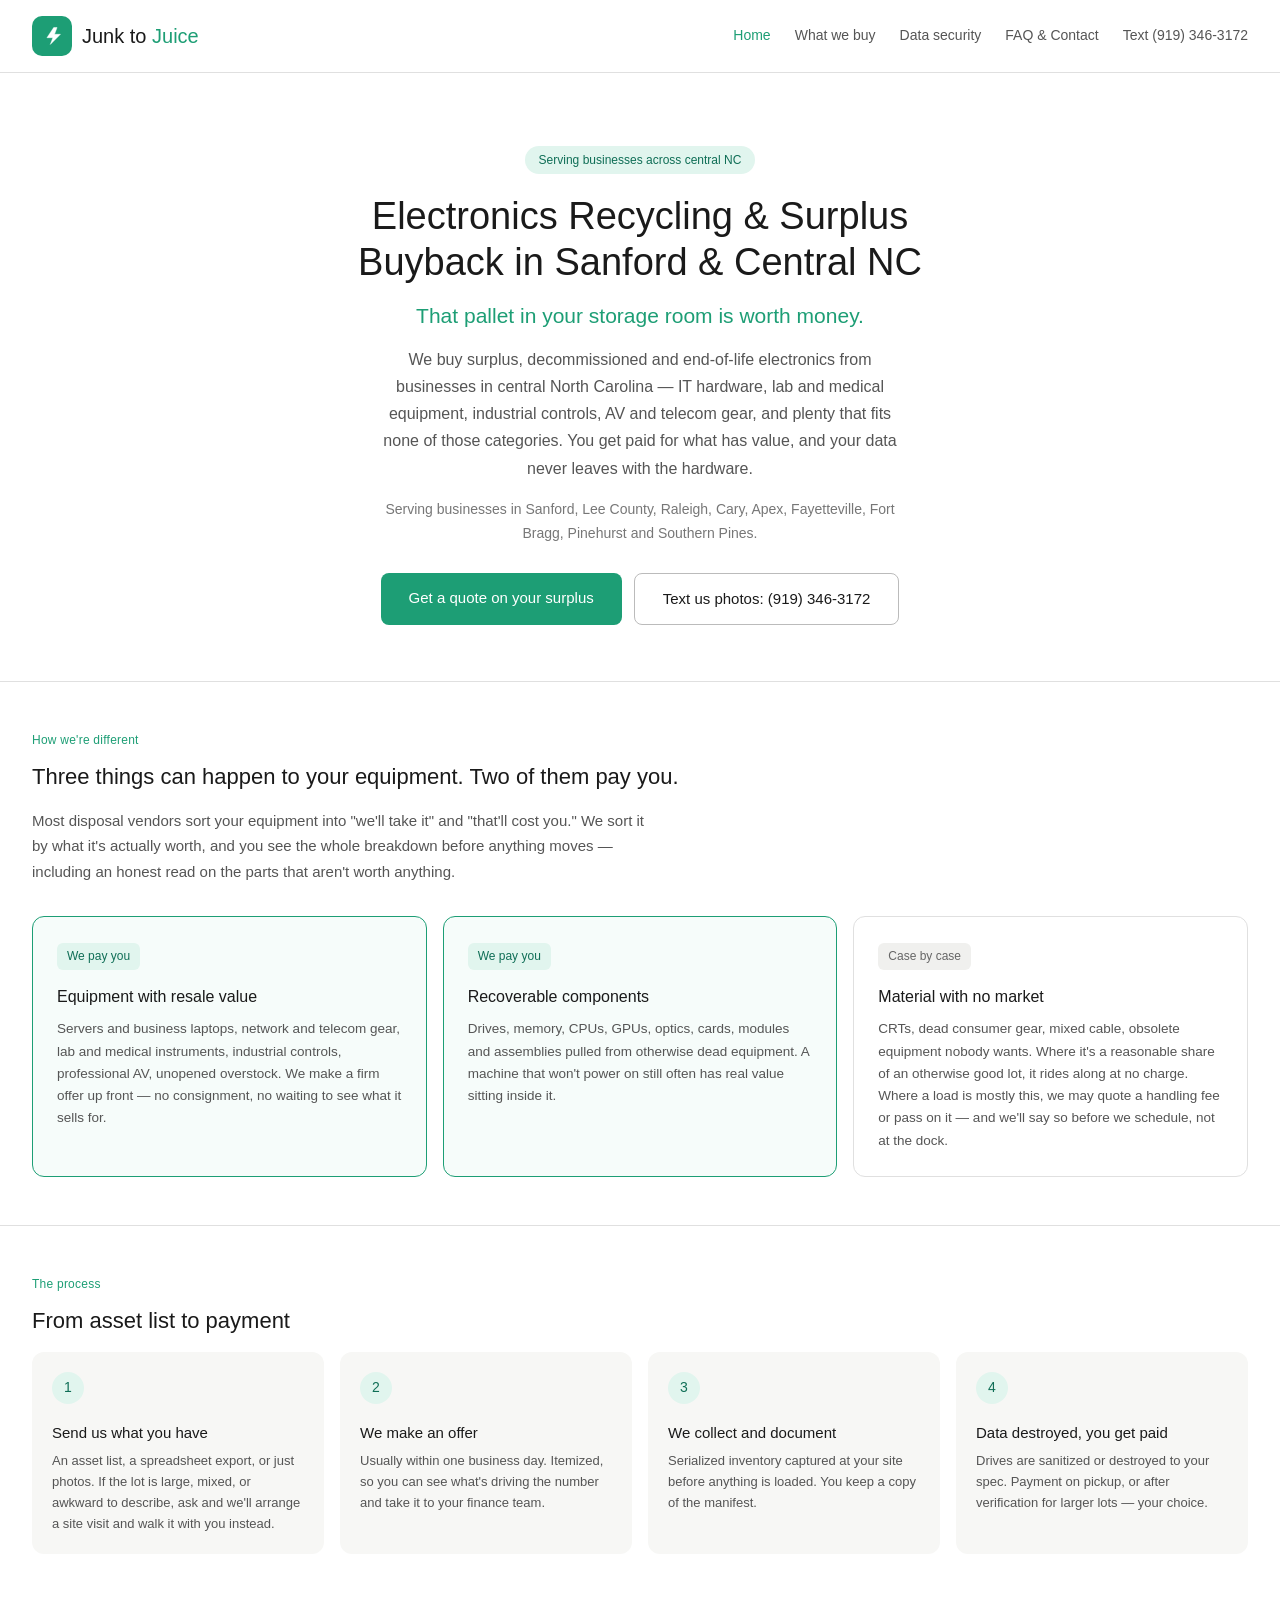
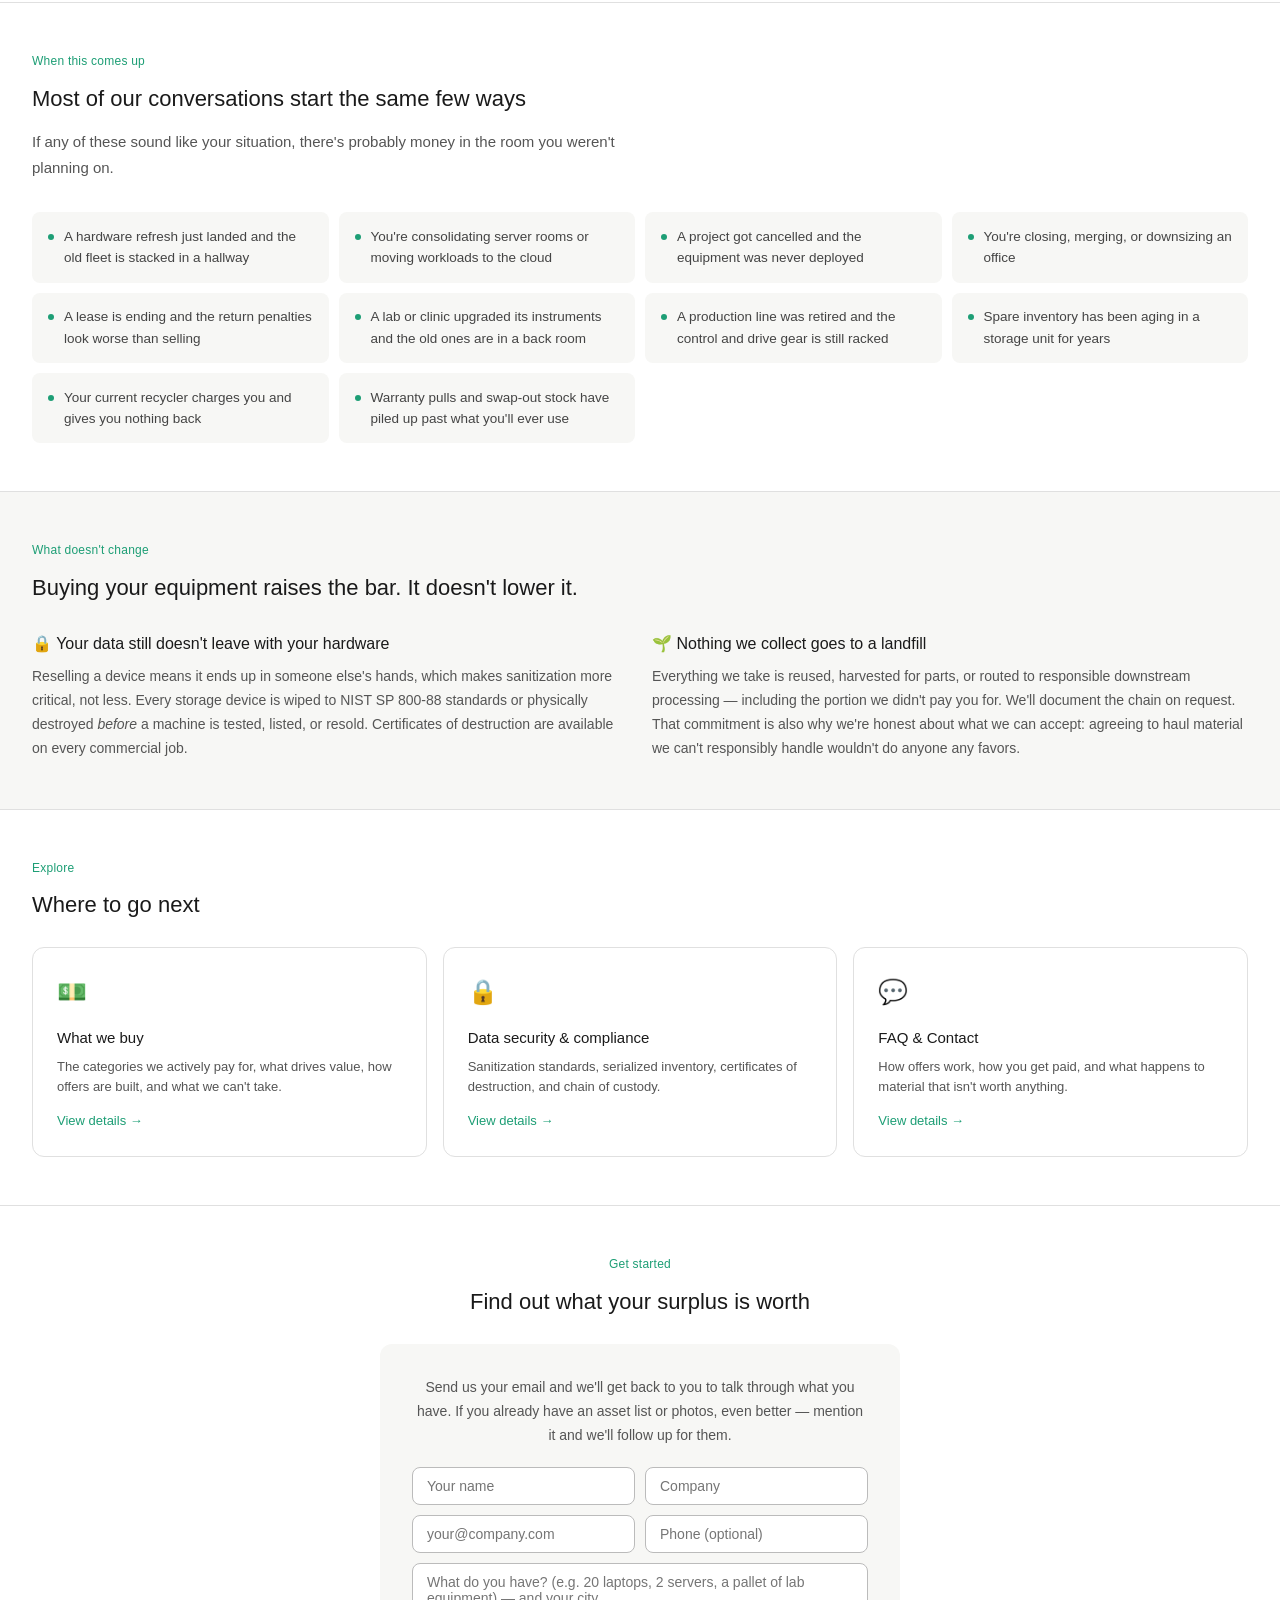
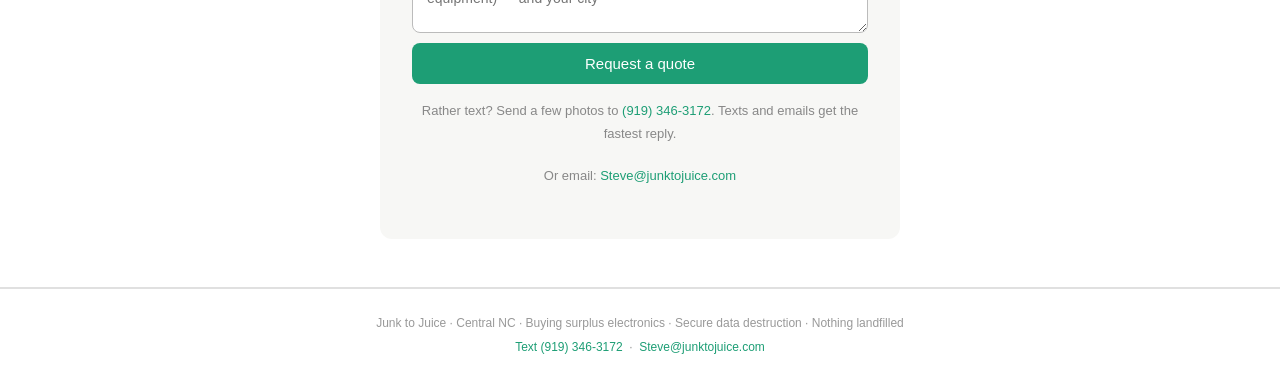
==== commit 9f18df75: "Home headline: Electronics Recycling & Surplus Buyback" ====
--- a/index.html
+++ b/index.html
@@ -3,7 +3,7 @@
 <head>
   <meta charset="UTF-8" />
   <meta name="viewport" content="width=device-width, initial-scale=1.0" />
-  <title>Junk to Juice | We Buy Surplus Electronics &amp; IT Equipment | Central NC</title>
+  <title>Electronics Recycling &amp; Surplus Buyback | Sanford &amp; Central NC | Junk to Juice</title>
   <meta name="description" content="We buy surplus IT, lab, medical, industrial and telecom electronics from businesses in Sanford, Raleigh and central NC. Secure data destruction included." />
   <link rel="canonical" href="https://junktojuice.com/" />
   <link rel="icon" href="/favicon.ico" sizes="32x32" />
@@ -81,7 +81,7 @@
   <meta name="robots" content="index, follow" />
   <meta property="og:type" content="website" />
   <meta property="og:url" content="https://junktojuice.com/" />
-  <meta property="og:title" content="Junk to Juice | We Buy Surplus Electronics in Central NC" />
+  <meta property="og:title" content="Junk to Juice | Electronics Recycling &amp; Surplus Buyback in Central NC" />
   <meta property="og:description" content="We purchase surplus and decommissioned electronics from businesses across central NC — IT, lab, medical, industrial, AV and telecom. Secure data destruction included." />
   <meta property="og:site_name" content="Junk to Juice" />
   <meta property="og:image" content="https://junktojuice.com/og-image.png" />
@@ -160,7 +160,7 @@
 
 <div class="hero">
   <div class="badge">Serving businesses across central NC</div>
-  <h1>We Buy Surplus Electronics in Sanford, Raleigh &amp; Central NC</h1>
+  <h1>Electronics Recycling &amp; Surplus Buyback in Sanford &amp; Central NC</h1>
   <p class="hook">That pallet in your storage room is worth money.</p>
   <p>We buy surplus, decommissioned and end-of-life electronics from businesses in central North Carolina — IT hardware, lab and medical equipment, industrial controls, AV and telecom gear, and plenty that fits none of those categories. You get paid for what has value, and your data never leaves with the hardware.</p>
   <p style="font-size:14px; color:#777; margin:-1rem auto 1.75rem;">Serving businesses in Sanford, Lee County, Raleigh, Cary, Apex, Fayetteville, Fort Bragg, Pinehurst and Southern Pines.</p>
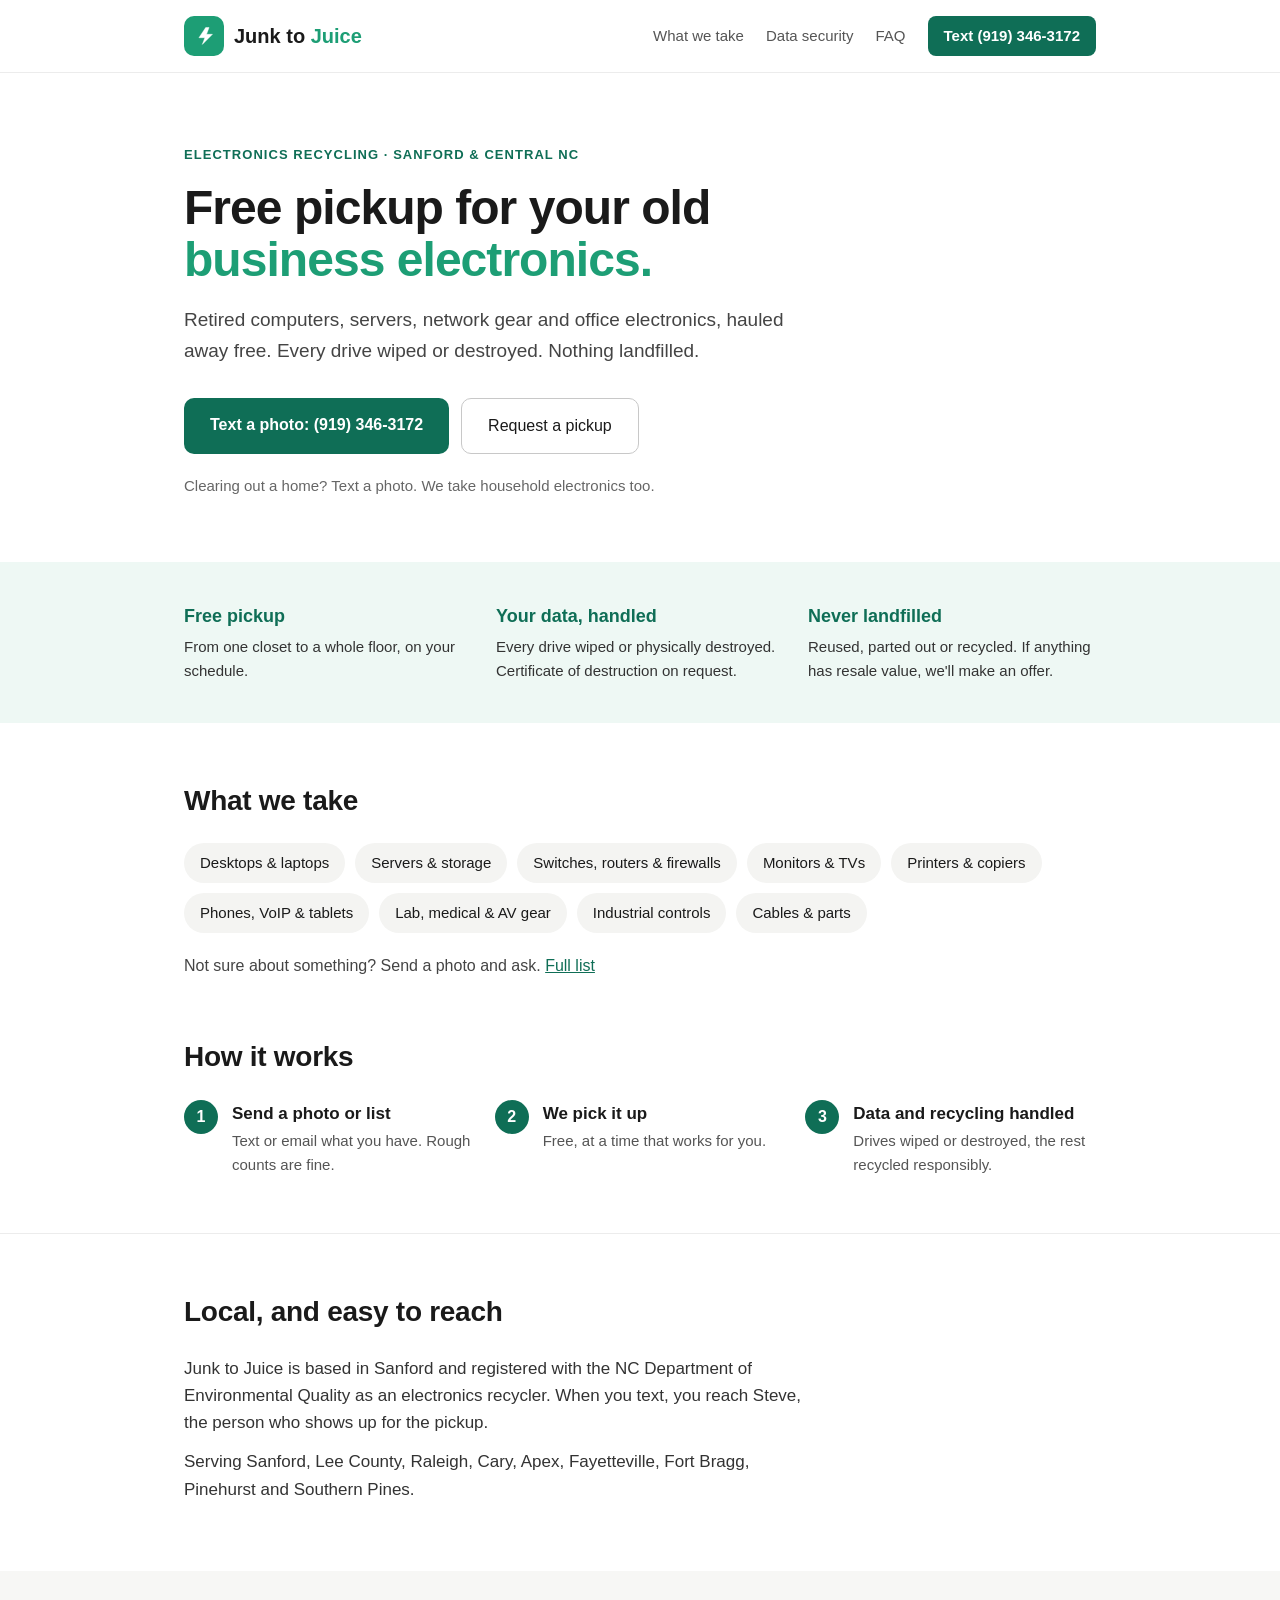
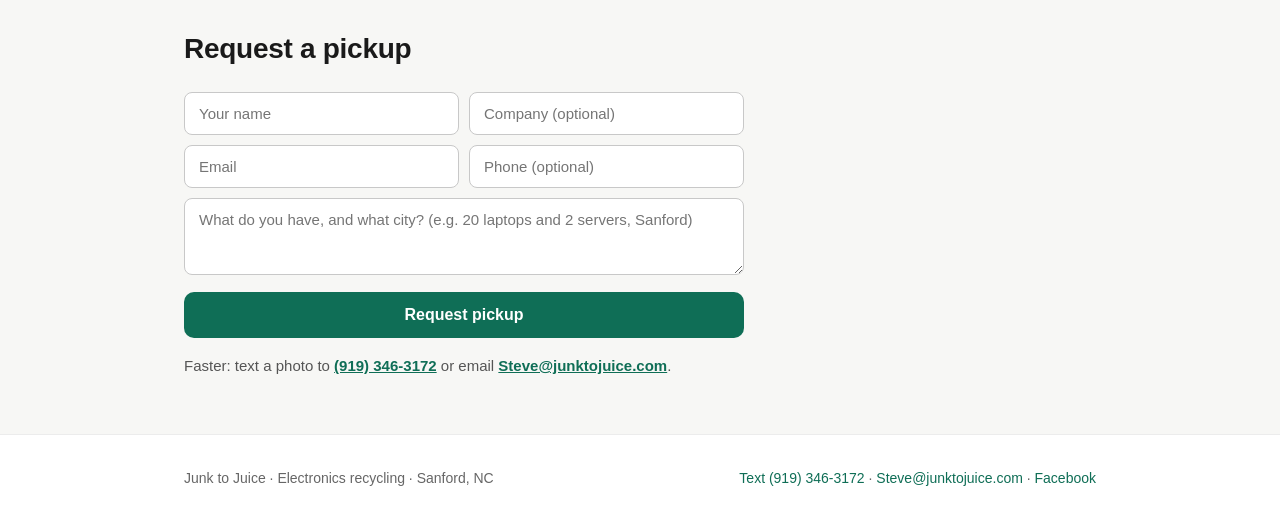
==== commit ebb4f9a5: "Simplify home page: free pickup, recycler-first, ~290 words Co-Authored-By: Claude Opus 5.5 <noreply" ====
--- a/index.html
+++ b/index.html
@@ -3,8 +3,8 @@
 <head>
   <meta charset="UTF-8" />
   <meta name="viewport" content="width=device-width, initial-scale=1.0" />
-  <title>Electronics Recycling &amp; Surplus Buyback | Sanford &amp; Central NC | Junk to Juice</title>
-  <meta name="description" content="We buy surplus IT, lab, medical, industrial and telecom electronics from businesses in Sanford, Raleigh and central NC. Secure data destruction included." />
+  <title>Free Electronics Recycling Pickup | Sanford &amp; Central NC | Junk to Juice</title>
+  <meta name="description" content="Free pickup of retired computers, servers, network gear and office electronics in Sanford and central NC. Every drive wiped or destroyed. Nothing landfilled." />
   <link rel="canonical" href="https://junktojuice.com/" />
   <link rel="icon" href="/favicon.ico" sizes="32x32" />
   <link rel="icon" href="/favicon.svg" type="image/svg+xml" />
@@ -12,91 +12,91 @@
   <link rel="manifest" href="/site.webmanifest" />
   <style>
     *, *::before, *::after { box-sizing: border-box; margin: 0; padding: 0; }
-    body { font-family: -apple-system, BlinkMacSystemFont, 'Segoe UI', Roboto, sans-serif; background: #fff; color: #1a1a1a; line-height: 1.7; }
-    nav { display: flex; align-items: center; justify-content: space-between; padding: 1rem 2rem; border-bottom: 0.5px solid #e0e0e0; flex-wrap: wrap; gap: 12px; }
+    body { font-family: -apple-system, BlinkMacSystemFont, 'Segoe UI', Roboto, sans-serif; background: #fff; color: #1a1a1a; line-height: 1.6; }
+    a { color: #0F6E56; }
+    .wrap { max-width: 960px; margin: 0 auto; padding: 0 1.5rem; }
+    nav { border-bottom: 1px solid #ececec; }
+    nav .wrap { display: flex; align-items: center; justify-content: space-between; gap: 12px; padding-top: 1rem; padding-bottom: 1rem; flex-wrap: wrap; }
     .logo-mark { display: inline-flex; align-items: center; gap: 10px; text-decoration: none; }
     .logo-icon { width: 40px; height: 40px; border-radius: 10px; background: #1D9E75; display: flex; align-items: center; justify-content: center; flex-shrink: 0; }
     .logo-icon svg { width: 22px; height: 22px; }
-    .logo-text { font-size: 20px; font-weight: 500; color: #1a1a1a; }
+    .logo-text { font-size: 20px; font-weight: 600; color: #1a1a1a; }
     .logo-text span { color: #1D9E75; }
-    .nav-links { display: flex; gap: 24px; flex-wrap: wrap; align-items: center; }
-    .nav-links a { font-size: 14px; color: #555; text-decoration: none; }
-    .nav-links a:hover, .nav-links a.active { color: #1D9E75; font-weight: 500; }
-    .nav-phone { font-size: 14px; color: #1D9E75; text-decoration: none; font-weight: 500; }
-    .hero { padding: 4.5rem 2rem 3.5rem; text-align: center; border-bottom: 0.5px solid #e0e0e0; }
-    .badge { display: inline-block; background: #E1F5EE; color: #0F6E56; font-size: 12px; font-weight: 500; border-radius: 20px; padding: 4px 14px; margin-bottom: 1.25rem; }
-    .hero h1 { font-size: 38px; font-weight: 500; color: #1a1a1a; line-height: 1.2; margin-bottom: 1rem; max-width: 640px; margin-left: auto; margin-right: auto; }
-    .hero p { font-size: 16px; color: #555; max-width: 520px; margin: 0 auto 2rem; line-height: 1.7; }
-    .cta-row { display: flex; gap: 12px; justify-content: center; flex-wrap: wrap; }
-    .btn-primary { background: #1D9E75; color: #fff; border: none; border-radius: 8px; padding: 12px 28px; font-size: 15px; font-weight: 500; cursor: pointer; font-family: inherit; text-decoration: none; display: inline-block; }
-    .btn-primary:hover { background: #178a65; }
-    .btn-secondary { background: transparent; color: #1a1a1a; border: 0.5px solid #bbb; border-radius: 8px; padding: 12px 28px; font-size: 15px; cursor: pointer; font-family: inherit; text-decoration: none; display: inline-block; }
+    .nav-links { display: flex; gap: 22px; flex-wrap: wrap; align-items: center; }
+    .nav-links a { font-size: 15px; color: #555; text-decoration: none; }
+    .nav-links a:hover, .nav-links a.active { color: #0F6E56; }
+    .nav-cta { background: #0F6E56; color: #fff !important; padding: 8px 16px; border-radius: 8px; font-weight: 600; }
+
+    .hero { padding: 4.5rem 0 4rem; }
+    .eyebrow { font-size: 13px; font-weight: 600; letter-spacing: 0.08em; text-transform: uppercase; color: #0F6E56; margin-bottom: 1rem; }
+    .hero h1 { font-size: 48px; line-height: 1.08; font-weight: 700; letter-spacing: -0.02em; max-width: 720px; margin-bottom: 1.25rem; }
+    .hero h1 span { color: #1D9E75; }
+    .hero p.lede { font-size: 19px; color: #444; max-width: 600px; margin-bottom: 2rem; }
+    .cta-row { display: flex; gap: 12px; flex-wrap: wrap; }
+    .btn-primary { background: #0F6E56; color: #fff; border: none; border-radius: 10px; padding: 14px 26px; font-size: 16px; font-weight: 600; cursor: pointer; font-family: inherit; text-decoration: none; display: inline-block; }
+    .btn-primary:hover { background: #0B5543; }
+    .btn-secondary { background: #fff; color: #1a1a1a; border: 1px solid #c8c8c8; border-radius: 10px; padding: 14px 26px; font-size: 16px; font-weight: 500; cursor: pointer; font-family: inherit; text-decoration: none; display: inline-block; }
     .btn-secondary:hover { background: #f5f5f5; }
-    .section { padding: 3rem 2rem; border-bottom: 0.5px solid #e0e0e0; }
-    .section-label { font-size: 12px; font-weight: 500; color: #1D9E75; letter-spacing: 0.02em; margin-bottom: 0.5rem; }
-    .section-title { font-size: 22px; font-weight: 500; color: #1a1a1a; margin-bottom: 0.75rem; }
-    .section-lede { font-size: 15px; color: #555; max-width: 620px; line-height: 1.7; margin-bottom: 2rem; }
-
-    .outcomes { display: grid; grid-template-columns: repeat(auto-fit, minmax(230px, 1fr)); gap: 16px; }
-    .outcome { border: 0.5px solid #e0e0e0; border-radius: 12px; padding: 1.5rem; }
-    .outcome.paid { border-color: #1D9E75; background: #F6FCFA; }
-    .outcome-tag { font-size: 12px; font-weight: 500; color: #0F6E56; background: #E1F5EE; display: inline-block; border-radius: 6px; padding: 3px 10px; margin-bottom: 0.85rem; }
-    .outcome-tag.grey { background: #f0f0ee; color: #666; }
-    .outcome h3 { font-size: 16px; font-weight: 500; margin-bottom: 8px; }
-    .outcome p { font-size: 13.5px; color: #555; line-height: 1.65; }
-
-    .steps { display: grid; grid-template-columns: repeat(auto-fit, minmax(180px, 1fr)); gap: 16px; }
-    .step-card { background: #f7f7f5; border-radius: 12px; padding: 1.25rem; }
-    .step-num { width: 32px; height: 32px; border-radius: 50%; background: #E1F5EE; color: #0F6E56; display: flex; align-items: center; justify-content: center; font-size: 14px; font-weight: 500; margin-bottom: 1rem; }
-    .step-card h3 { font-size: 15px; font-weight: 500; color: #1a1a1a; margin-bottom: 6px; }
-    .step-card p { font-size: 13px; color: #555; line-height: 1.6; }
-
-    .triggers { display: grid; grid-template-columns: repeat(auto-fit, minmax(240px, 1fr)); gap: 10px; margin-top: 0.5rem; }
-    .trigger { display: flex; gap: 10px; align-items: flex-start; background: #f7f7f5; border-radius: 8px; padding: 0.85rem 1rem; }
-    .trigger .dot { width: 6px; height: 6px; border-radius: 50%; background: #1D9E75; flex-shrink: 0; margin-top: 8px; }
-    .trigger span.txt { font-size: 13.5px; color: #444; line-height: 1.6; }
-
-    .page-cards { display: grid; grid-template-columns: repeat(auto-fit, minmax(210px, 1fr)); gap: 16px; margin-top: 1.5rem; }
-    .page-card { background: #fff; border: 0.5px solid #e0e0e0; border-radius: 12px; padding: 1.5rem; text-decoration: none; color: inherit; transition: border-color 0.15s, box-shadow 0.15s; display: block; }
-    .page-card:hover { border-color: #1D9E75; box-shadow: 0 2px 12px rgba(29,158,117,0.1); }
-    .page-card-icon { font-size: 24px; margin-bottom: 0.75rem; }
-    .page-card h3 { font-size: 15px; font-weight: 500; color: #1a1a1a; margin-bottom: 6px; }
-    .page-card p { font-size: 13px; color: #555; line-height: 1.6; }
-    .page-card .arrow { font-size: 13px; color: #1D9E75; margin-top: 0.75rem; display: block; }
-
-    .promise { background: #f7f7f5; }
-    .promise-grid { display: grid; grid-template-columns: repeat(auto-fit, minmax(260px, 1fr)); gap: 24px; margin-top: 1.5rem; }
-    .promise-item h3 { font-size: 16px; font-weight: 500; margin-bottom: 8px; }
-    .promise-item p { font-size: 14px; color: #555; line-height: 1.7; }
-
-    .contact-card { background: #f7f7f5; border-radius: 12px; padding: 2rem; max-width: 520px; margin: 1.5rem auto 0; }
-    .contact-card p { font-size: 14px; color: #555; margin-bottom: 1.25rem; line-height: 1.7; }
+    .homes { margin-top: 1.25rem; font-size: 15px; color: #666; }
+
+    .points { background: #EEF8F4; padding: 2.5rem 0; }
+    .points .wrap { display: grid; grid-template-columns: repeat(auto-fit, minmax(220px, 1fr)); gap: 24px; }
+    .point h2 { font-size: 18px; font-weight: 700; color: #0F6E56; margin-bottom: 4px; }
+    .point p { font-size: 15px; color: #333; }
+
+    .section { padding: 3.5rem 0; }
+    .section h2.title { font-size: 28px; font-weight: 700; letter-spacing: -0.01em; margin-bottom: 1.25rem; }
+    .take { display: flex; flex-wrap: wrap; gap: 10px; margin-bottom: 1.25rem; }
+    .take li { list-style: none; background: #f4f4f2; border-radius: 999px; padding: 8px 16px; font-size: 15px; }
+    .note { font-size: 16px; color: #444; }
+
+    .steps { display: grid; grid-template-columns: repeat(auto-fit, minmax(220px, 1fr)); gap: 20px; }
+    .step { display: flex; gap: 14px; align-items: flex-start; }
+    .step-num { width: 34px; height: 34px; border-radius: 50%; background: #0F6E56; color: #fff; display: flex; align-items: center; justify-content: center; font-weight: 700; flex-shrink: 0; }
+    .step h3 { font-size: 17px; margin-bottom: 2px; }
+    .step p { font-size: 15px; color: #555; }
+
+    .about { border-top: 1px solid #ececec; }
+    .about p { font-size: 17px; color: #333; max-width: 640px; margin-bottom: 0.75rem; }
+
+    .contact { background: #f7f7f5; }
+    .contact-card { max-width: 560px; }
     .contact-row { display: flex; gap: 10px; }
-    .contact-input { flex: 1; background: #fff; border: 0.5px solid #bbb; border-radius: 8px; padding: 10px 14px; font-size: 14px; color: #1a1a1a; font-family: inherit; }
-    .contact-input:focus { outline: none; border-color: #1D9E75; }
-    footer { padding: 1.5rem 2rem; text-align: center; border-top: 0.5px solid #e0e0e0; }
-    footer p { font-size: 12px; color: #999; }
-    @media (max-width: 560px) { .hero h1 { font-size: 28px; } .contact-row { flex-direction: column; } nav { justify-content: center; } }
+    .contact-input { flex: 1; width: 100%; background: #fff; border: 1px solid #c8c8c8; border-radius: 8px; padding: 12px 14px; font-size: 15px; color: #1a1a1a; font-family: inherit; }
+    .contact-input:focus { outline: 2px solid #1D9E75; border-color: #1D9E75; }
+    .contact-alt { margin-top: 1rem; font-size: 15px; color: #555; }
+
+    footer { padding: 2rem 0; border-top: 1px solid #ececec; font-size: 14px; color: #666; }
+    footer .wrap { display: flex; justify-content: space-between; gap: 16px; flex-wrap: wrap; }
+    footer a { color: #0F6E56; text-decoration: none; }
+    @media (max-width: 600px) {
+      .hero { padding: 3rem 0 2.75rem; }
+      .hero h1 { font-size: 34px; }
+      .hero p.lede { font-size: 17px; }
+      .contact-row { flex-direction: column; }
+      .nav-links { gap: 14px; }
+    }
   </style>
   <meta name="robots" content="index, follow" />
   <meta property="og:type" content="website" />
   <meta property="og:url" content="https://junktojuice.com/" />
-  <meta property="og:title" content="Junk to Juice | Electronics Recycling &amp; Surplus Buyback in Central NC" />
-  <meta property="og:description" content="We purchase surplus and decommissioned electronics from businesses across central NC — IT, lab, medical, industrial, AV and telecom. Secure data destruction included." />
+  <meta property="og:title" content="Junk to Juice | Free Electronics Recycling Pickup in Central NC" />
+  <meta property="og:description" content="Free pickup of retired computers, servers and office electronics in Sanford and central NC. Every drive wiped or destroyed. Nothing landfilled." />
   <meta property="og:site_name" content="Junk to Juice" />
   <meta property="og:image" content="https://junktojuice.com/og-image.png" />
   <meta property="og:image:width" content="1200" />
   <meta property="og:image:height" content="630" />
   <meta name="twitter:card" content="summary_large_image" />
   <meta name="twitter:image" content="https://junktojuice.com/og-image.png" />
-  <meta name="twitter:title" content="Junk to Juice | We Buy Surplus Electronics in Central NC" />
-  <meta name="twitter:description" content="We purchase surplus and decommissioned electronics from businesses across central NC. Secure data destruction included." />
+  <meta name="twitter:title" content="Junk to Juice | Free Electronics Recycling Pickup in Central NC" />
+  <meta name="twitter:description" content="Free pickup of retired computers, servers and office electronics. Every drive wiped or destroyed. Nothing landfilled." />
   <script type="application/ld+json">
   {
     "@context": "https://schema.org",
     "@type": "LocalBusiness",
     "name": "Junk to Juice",
-    "description": "We purchase surplus, decommissioned and end-of-life electronics from businesses across central North Carolina, including Sanford, the Triangle, and Fayetteville. IT hardware, lab and medical equipment, industrial controls, AV and telecom gear. Secure data destruction and serialized inventory included.",
+    "alternateName": "Junk to Juice Electronics Recycling",
+    "description": "Electronics recycler in Sanford, NC offering free pickup of retired computers, servers, network gear and office electronics for businesses across central North Carolina. Every drive wiped or physically destroyed, with certificates of destruction available. Nothing landfilled.",
     "url": "https://junktojuice.com",
     "logo": "https://junktojuice.com/android-chrome-512x512.png",
     "image": "https://junktojuice.com/og-image.png",
@@ -106,29 +106,15 @@
       "@type": "PostalAddress",
       "addressLocality": "Sanford",
       "addressRegion": "NC",
+      "postalCode": "27332",
       "addressCountry": "US"
     },
-    "areaServed": [
-      "Sanford, NC",
-      "Lee County, NC",
-      "Raleigh, NC",
-      "Cary, NC",
-      "Apex, NC",
-      "Fayetteville, NC",
-      "Fort Bragg, NC",
-      "Pinehurst, NC",
-      "Southern Pines, NC",
-      "Central North Carolina"
-    ],
-    "serviceType": [
-      "Surplus Electronics Buyer",
-      "IT Asset Disposition",
-      "Server and Network Equipment Purchasing",
-      "Laboratory and Medical Equipment Purchasing",
-      "Industrial and Test Equipment Purchasing",
-      "Secure Data Destruction",
-      "Electronics Remarketing",
-      "Electronics Recycling"
+    "openingHours": "Mo-Su 06:00-20:00",
+    "areaServed": ["Sanford, NC", "Lee County, NC", "Raleigh, NC", "Cary, NC", "Apex, NC", "Fayetteville, NC", "Fort Bragg, NC", "Pinehurst, NC", "Southern Pines, NC"],
+    "serviceType": ["Electronics Recycling", "Free Electronics Pickup", "Computer Recycling", "Secure Data Destruction", "Office IT Equipment Removal"],
+    "sameAs": [
+      "https://www.facebook.com/junktojuice",
+      "https://www.alignable.com/sanford-nc/junk-to-juice"
     ]
   }
   </script>
@@ -140,153 +126,106 @@
     gtag('js', new Date());
     gtag('config', 'G-BV7R6ZXYHS');
   </script>
-  <style>.hook{font-size:21px!important;font-weight:500!important;color:#1D9E75!important;line-height:1.35!important;margin:0 0 1rem!important;max-width:640px}.hero .hook{margin:0 auto 1rem!important}</style>
 </head>
 <body>
 
 <nav>
-  <a class="logo-mark" href="/">
-    <div class="logo-icon"><svg viewBox="0 0 26 26" fill="none" xmlns="http://www.w3.org/2000/svg"><path d="M15 3L7 15h7l-3 8L23 11h-7l3-8z" fill="white" stroke="white" stroke-width="0.5" stroke-linejoin="round"/></svg></div>
-    <span class="logo-text">Junk to <span>Juice</span></span>
-  </a>
-  <div class="nav-links">
-    <a href="/" class="active">Home</a>
-    <a href="/services">What we buy</a>
-    <a href="/data-security">Data security</a>
-    <a href="/faq">FAQ &amp; Contact</a>
-    <a class="nav-phone" href="sms:+19193463172" title="Text or email — calls go to voicemail">Text (919) 346-3172</a>
+  <div class="wrap">
+    <a class="logo-mark" href="/">
+      <div class="logo-icon"><svg viewBox="0 0 26 26" fill="none" xmlns="http://www.w3.org/2000/svg" aria-hidden="true"><path d="M15 3L7 15h7l-3 8L23 11h-7l3-8z" fill="white" stroke="white" stroke-width="0.5" stroke-linejoin="round"/></svg></div>
+      <span class="logo-text">Junk to <span>Juice</span></span>
+    </a>
+    <div class="nav-links">
+      <a href="/services">What we take</a>
+      <a href="/data-security">Data security</a>
+      <a href="/faq">FAQ</a>
+      <a class="nav-cta" href="sms:+19193463172">Text (919) 346-3172</a>
+    </div>
   </div>
 </nav>
 
-<div class="hero">
-  <div class="badge">Serving businesses across central NC</div>
-  <h1>Electronics Recycling &amp; Surplus Buyback in Sanford &amp; Central NC</h1>
-  <p class="hook">That pallet in your storage room is worth money.</p>
-  <p>We buy surplus, decommissioned and end-of-life electronics from businesses in central North Carolina — IT hardware, lab and medical equipment, industrial controls, AV and telecom gear, and plenty that fits none of those categories. You get paid for what has value, and your data never leaves with the hardware.</p>
-  <p style="font-size:14px; color:#777; margin:-1rem auto 1.75rem;">Serving businesses in Sanford, Lee County, Raleigh, Cary, Apex, Fayetteville, Fort Bragg, Pinehurst and Southern Pines.</p>
-  <div class="cta-row">
-    <a class="btn-primary" href="/faq#contact">Get a quote on your surplus</a>
-    <a class="btn-secondary" href="sms:+19193463172">Text us photos: (919) 346-3172</a>
-  </div>
-</div>
-
-<div class="section">
-  <div class="section-label">How we're different</div>
-  <div class="section-title">Three things can happen to your equipment. Two of them pay you.</div>
-  <p class="section-lede">Most disposal vendors sort your equipment into "we'll take it" and "that'll cost you." We sort it by what it's actually worth, and you see the whole breakdown before anything moves — including an honest read on the parts that aren't worth anything.</p>
-  <div class="outcomes">
-    <div class="outcome paid">
-      <div class="outcome-tag">We pay you</div>
-      <h3>Equipment with resale value</h3>
-      <p>Servers and business laptops, network and telecom gear, lab and medical instruments, industrial controls, professional AV, unopened overstock. We make a firm offer up front — no consignment, no waiting to see what it sells for.</p>
-    </div>
-    <div class="outcome paid">
-      <div class="outcome-tag">We pay you</div>
-      <h3>Recoverable components</h3>
-      <p>Drives, memory, CPUs, GPUs, optics, cards, modules and assemblies pulled from otherwise dead equipment. A machine that won't power on still often has real value sitting inside it.</p>
-    </div>
-    <div class="outcome">
-      <div class="outcome-tag grey">Case by case</div>
-      <h3>Material with no market</h3>
-      <p>CRTs, dead consumer gear, mixed cable, obsolete equipment nobody wants. Where it's a reasonable share of an otherwise good lot, it rides along at no charge. Where a load is mostly this, we may quote a handling fee or pass on it — and we'll say so before we schedule, not at the dock.</p>
-    </div>
-  </div>
-</div>
-
-<div class="section">
-  <div class="section-label">The process</div>
-  <div class="section-title">From asset list to payment</div>
-  <div class="steps">
-    <div class="step-card"><div class="step-num">1</div><h3>Send us what you have</h3><p>An asset list, a spreadsheet export, or just photos. If the lot is large, mixed, or awkward to describe, ask and we'll arrange a site visit and walk it with you instead.</p></div>
-    <div class="step-card"><div class="step-num">2</div><h3>We make an offer</h3><p>Usually within one business day. Itemized, so you can see what's driving the number and take it to your finance team.</p></div>
-    <div class="step-card"><div class="step-num">3</div><h3>We collect and document</h3><p>Serialized inventory captured at your site before anything is loaded. You keep a copy of the manifest.</p></div>
-    <div class="step-card"><div class="step-num">4</div><h3>Data destroyed, you get paid</h3><p>Drives are sanitized or destroyed to your spec. Payment on pickup, or after verification for larger lots — your choice.</p></div>
-  </div>
-</div>
-
-<div class="section">
-  <div class="section-label">When this comes up</div>
-  <div class="section-title">Most of our conversations start the same few ways</div>
-  <p class="section-lede">If any of these sound like your situation, there's probably money in the room you weren't planning on.</p>
-  <div class="triggers">
-    <div class="trigger"><span class="dot"></span><span class="txt">A hardware refresh just landed and the old fleet is stacked in a hallway</span></div>
-    <div class="trigger"><span class="dot"></span><span class="txt">You're consolidating server rooms or moving workloads to the cloud</span></div>
-    <div class="trigger"><span class="dot"></span><span class="txt">A project got cancelled and the equipment was never deployed</span></div>
-    <div class="trigger"><span class="dot"></span><span class="txt">You're closing, merging, or downsizing an office</span></div>
-    <div class="trigger"><span class="dot"></span><span class="txt">A lease is ending and the return penalties look worse than selling</span></div>
-    <div class="trigger"><span class="dot"></span><span class="txt">A lab or clinic upgraded its instruments and the old ones are in a back room</span></div>
-    <div class="trigger"><span class="dot"></span><span class="txt">A production line was retired and the control and drive gear is still racked</span></div>
-    <div class="trigger"><span class="dot"></span><span class="txt">Spare inventory has been aging in a storage unit for years</span></div>
-    <div class="trigger"><span class="dot"></span><span class="txt">Your current recycler charges you and gives you nothing back</span></div>
-    <div class="trigger"><span class="dot"></span><span class="txt">Warranty pulls and swap-out stock have piled up past what you'll ever use</span></div>
-  </div>
-</div>
-
-<div class="section promise">
-  <div class="section-label">What doesn't change</div>
-  <div class="section-title">Buying your equipment raises the bar. It doesn't lower it.</div>
-  <div class="promise-grid">
-    <div class="promise-item">
-      <h3>🔒 Your data still doesn't leave with your hardware</h3>
-      <p>Reselling a device means it ends up in someone else's hands, which makes sanitization more critical, not less. Every storage device is wiped to NIST SP 800-88 standards or physically destroyed <em>before</em> a machine is tested, listed, or resold. Certificates of destruction are available on every commercial job.</p>
-    </div>
-    <div class="promise-item">
-      <h3>🌱 Nothing we collect goes to a landfill</h3>
-      <p>Everything we take is reused, harvested for parts, or routed to responsible downstream processing — including the portion we didn't pay you for. We'll document the chain on request. That commitment is also why we're honest about what we can accept: agreeing to haul material we can't responsibly handle wouldn't do anyone any favors.</p>
-    </div>
-  </div>
-</div>
-
-<div class="section">
-  <div class="section-label">Explore</div>
-  <div class="section-title">Where to go next</div>
-  <div class="page-cards">
-    <a class="page-card" href="/services">
-      <div class="page-card-icon">💵</div>
-      <h3>What we buy</h3>
-      <p>The categories we actively pay for, what drives value, how offers are built, and what we can't take.</p>
-      <span class="arrow">View details →</span>
-    </a>
-    <a class="page-card" href="/data-security">
-      <div class="page-card-icon">🔒</div>
-      <h3>Data security &amp; compliance</h3>
-      <p>Sanitization standards, serialized inventory, certificates of destruction, and chain of custody.</p>
-      <span class="arrow">View details →</span>
-    </a>
-    <a class="page-card" href="/faq">
-      <div class="page-card-icon">💬</div>
-      <h3>FAQ &amp; Contact</h3>
-      <p>How offers work, how you get paid, and what happens to material that isn't worth anything.</p>
-      <span class="arrow">View details →</span>
-    </a>
-  </div>
-</div>
-
-<div class="section" id="contact" style="text-align:center;">
-  <div class="section-label">Get started</div>
-  <div class="section-title">Find out what your surplus is worth</div>
-  <div class="contact-card">
-    <p>Send us your email and we'll get back to you to talk through what you have. If you already have an asset list or photos, even better — mention it and we'll follow up for them.</p>
-    <form id="contact-form" action="https://formspree.io/f/xzdyrgpk" method="POST">
-      <input type="hidden" name="_subject" value="Junk to Juice – Surplus Quote Request" />
-      <div style="display:grid; gap:10px; text-align:left;">
-        <div class="contact-row">
-          <input class="contact-input" type="text" name="name" placeholder="Your name" required />
-          <input class="contact-input" type="text" name="company" placeholder="Company" />
+<header class="hero">
+  <div class="wrap">
+    <div class="eyebrow">Electronics recycling · Sanford &amp; central NC</div>
+    <h1>Free pickup for your old <span>business electronics.</span></h1>
+    <p class="lede">Retired computers, servers, network gear and office electronics, hauled away free. Every drive wiped or destroyed. Nothing landfilled.</p>
+    <div class="cta-row">
+      <a class="btn-primary" href="sms:+19193463172">Text a photo: (919) 346-3172</a>
+      <a class="btn-secondary" href="#contact">Request a pickup</a>
+    </div>
+    <p class="homes">Clearing out a home? Text a photo. We take household electronics too.</p>
+  </div>
+</header>
+
+<section class="points" aria-label="Why Junk to Juice">
+  <div class="wrap">
+    <div class="point"><h2>Free pickup</h2><p>From one closet to a whole floor, on your schedule.</p></div>
+    <div class="point"><h2>Your data, handled</h2><p>Every drive wiped or physically destroyed. Certificate of destruction on request.</p></div>
+    <div class="point"><h2>Never landfilled</h2><p>Reused, parted out or recycled. If anything has resale value, we'll make an offer.</p></div>
+  </div>
+</section>
+
+<section class="section">
+  <div class="wrap">
+    <h2 class="title">What we take</h2>
+    <ul class="take">
+      <li>Desktops &amp; laptops</li>
+      <li>Servers &amp; storage</li>
+      <li>Switches, routers &amp; firewalls</li>
+      <li>Monitors &amp; TVs</li>
+      <li>Printers &amp; copiers</li>
+      <li>Phones, VoIP &amp; tablets</li>
+      <li>Lab, medical &amp; AV gear</li>
+      <li>Industrial controls</li>
+      <li>Cables &amp; parts</li>
+    </ul>
+    <p class="note">Not sure about something? Send a photo and ask. <a href="/services">Full list</a></p>
+  </div>
+</section>
+
+<section class="section" style="padding-top:0;">
+  <div class="wrap">
+    <h2 class="title">How it works</h2>
+    <div class="steps">
+      <div class="step"><div class="step-num">1</div><div><h3>Send a photo or list</h3><p>Text or email what you have. Rough counts are fine.</p></div></div>
+      <div class="step"><div class="step-num">2</div><div><h3>We pick it up</h3><p>Free, at a time that works for you.</p></div></div>
+      <div class="step"><div class="step-num">3</div><div><h3>Data and recycling handled</h3><p>Drives wiped or destroyed, the rest recycled responsibly.</p></div></div>
+    </div>
+  </div>
+</section>
+
+<section class="section about">
+  <div class="wrap">
+    <h2 class="title">Local, and easy to reach</h2>
+    <p>Junk to Juice is based in Sanford and registered with the NC Department of Environmental Quality as an electronics recycler. When you text, you reach Steve, the person who shows up for the pickup.</p>
+    <p>Serving Sanford, Lee County, Raleigh, Cary, Apex, Fayetteville, Fort Bragg, Pinehurst and Southern Pines.</p>
+  </div>
+</section>
+
+<section class="section contact" id="contact">
+  <div class="wrap">
+    <h2 class="title">Request a pickup</h2>
+    <div class="contact-card">
+      <form id="contact-form" action="https://formspree.io/f/xzdyrgpk" method="POST">
+        <input type="hidden" name="_subject" value="Junk to Juice – Pickup Request" />
+        <div style="display:grid; gap:10px;">
+          <div class="contact-row">
+            <label class="sr" style="flex:1"><span style="position:absolute;left:-9999px">Your name</span><input class="contact-input" type="text" name="name" placeholder="Your name" required /></label>
+            <label class="sr" style="flex:1"><span style="position:absolute;left:-9999px">Company (optional)</span><input class="contact-input" type="text" name="company" placeholder="Company (optional)" /></label>
+          </div>
+          <div class="contact-row">
+            <label class="sr" style="flex:1"><span style="position:absolute;left:-9999px">Email</span><input class="contact-input" type="email" name="email" placeholder="Email" required /></label>
+            <label class="sr" style="flex:1"><span style="position:absolute;left:-9999px">Phone (optional)</span><input class="contact-input" type="tel" name="phone" placeholder="Phone (optional)" /></label>
+          </div>
+          <label><span style="position:absolute;left:-9999px">What do you have, and where?</span><textarea class="contact-input" name="message" rows="3" placeholder="What do you have, and what city? (e.g. 20 laptops and 2 servers, Sanford)" style="resize:vertical;"></textarea></label>
+          <button type="submit" class="btn-primary" id="contact-btn">Request pickup</button>
         </div>
-        <div class="contact-row">
-          <input class="contact-input" type="email" name="email" placeholder="your@company.com" required />
-          <input class="contact-input" type="tel" name="phone" placeholder="Phone (optional)" />
-        </div>
-        <textarea class="contact-input" name="message" rows="3" placeholder="What do you have? (e.g. 20 laptops, 2 servers, a pallet of lab equipment) — and your city" style="resize:vertical;"></textarea>
-        <button type="submit" class="btn-primary" id="contact-btn">Request a quote</button>
-      </div>
-    </form>
-    <p id="contact-success" style="display:none; color:#0F6E56; font-size:14px; margin-top:12px;">✓ Thanks! We'll be in touch soon.</p>
-    <p style="margin-top:1rem; font-size:13px; color:#888;">Rather text? Send a few photos to <a href="sms:+19193463172" style="color:#1D9E75; text-decoration:none; font-weight:500;">(919) 346-3172</a>. Texts and emails get the fastest reply.</p>
-    <p style="margin-top:4px; font-size:13px; color:#888;">Or email: <a href="mailto:Steve@junktojuice.com" style="color:#1D9E75; text-decoration:none; font-weight:500;">Steve@junktojuice.com</a></p>
-  </div>
-</div>
+      </form>
+      <p id="contact-success" style="display:none; color:#0F6E56; font-size:16px; margin-top:12px;">Thanks! We'll be in touch soon.</p>
+      <p class="contact-alt">Faster: text a photo to <a href="sms:+19193463172"><strong>(919) 346-3172</strong></a> or email <a href="mailto:Steve@junktojuice.com"><strong>Steve@junktojuice.com</strong></a>.</p>
+    </div>
+  </div>
+</section>
 
 <script>
   async function handleForm(formId, btnId, successId) {
@@ -296,12 +235,12 @@
     form.addEventListener('submit', async function(e) {
       e.preventDefault();
       btn.disabled = true;
-      btn.textContent = 'Sending\u2026';
+      btn.textContent = 'Sending…';
       try {
         const res = await fetch(form.action, { method: 'POST', body: new FormData(form), headers: { 'Accept': 'application/json' } });
         if (res.ok) { form.style.display = 'none'; success.style.display = 'block'; if (window.gtag) gtag('event', 'generate_lead', { form_id: formId }); }
-        else { btn.disabled = false; btn.textContent = btn.dataset.label; alert('Something went wrong. Please try again.'); }
-      } catch { btn.disabled = false; btn.textContent = btn.dataset.label; alert('Something went wrong. Please try again.'); }
+        else { btn.disabled = false; btn.textContent = btn.dataset.label; alert('Something went wrong. Please try again, or text (919) 346-3172.'); }
+      } catch { btn.disabled = false; btn.textContent = btn.dataset.label; alert('Something went wrong. Please try again, or text (919) 346-3172.'); }
     });
     btn.dataset.label = btn.textContent;
   }
@@ -309,12 +248,14 @@
 </script>
 
 <footer>
-  <p style="font-size:12px; color:#999; margin-bottom:4px;">Junk to Juice · Central NC · Buying surplus electronics · Secure data destruction · Nothing landfilled</p>
-  <p style="font-size:12px; color:#999;">
-    <a href="sms:+19193463172" style="color:#1D9E75; text-decoration:none;">Text (919) 346-3172</a>
-    &nbsp;·&nbsp;
-    <a href="mailto:Steve@junktojuice.com" style="color:#1D9E75; text-decoration:none;">Steve@junktojuice.com</a>
-  </p>
+  <div class="wrap">
+    <div>Junk to Juice · Electronics recycling · Sanford, NC</div>
+    <div>
+      <a href="sms:+19193463172">Text (919) 346-3172</a> ·
+      <a href="mailto:Steve@junktojuice.com">Steve@junktojuice.com</a> ·
+      <a href="https://www.facebook.com/junktojuice" rel="noopener">Facebook</a>
+    </div>
+  </div>
 </footer>
 <script>
   window.addEventListener('pageshow', function(e) {
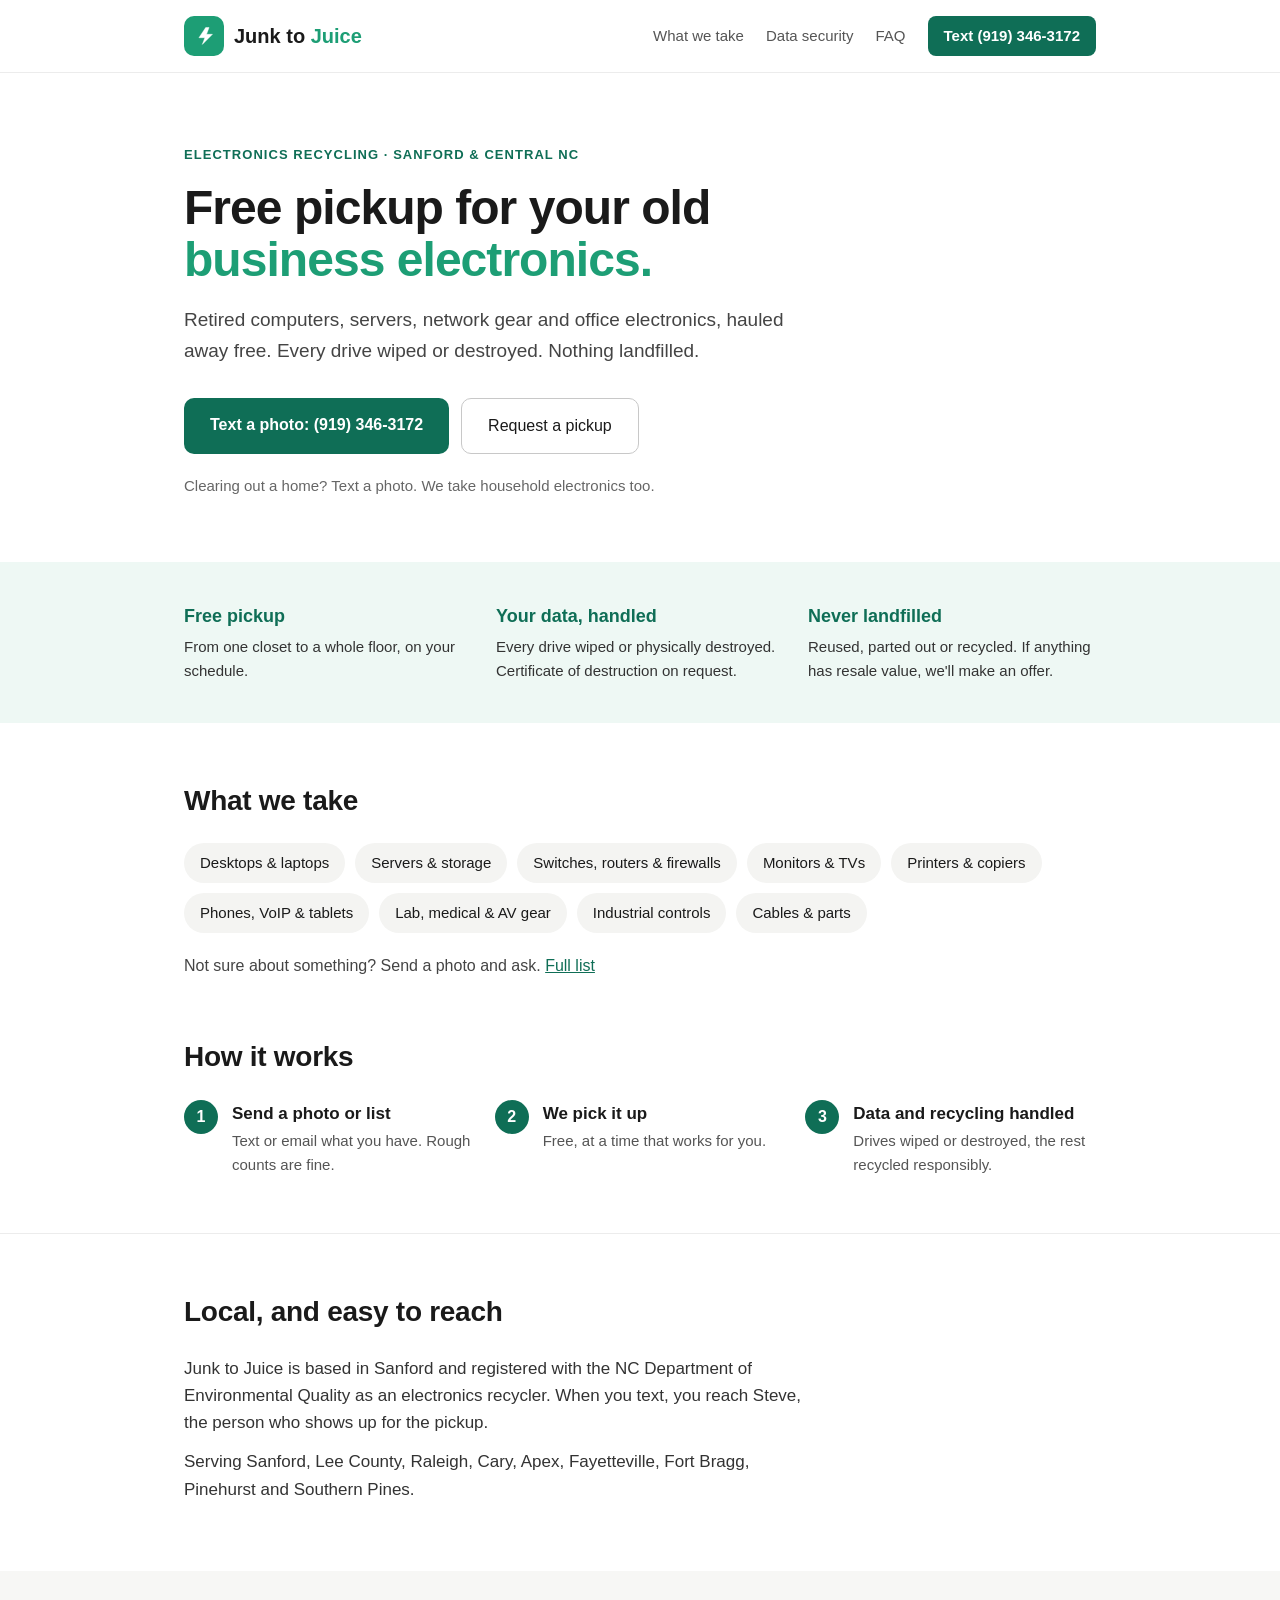
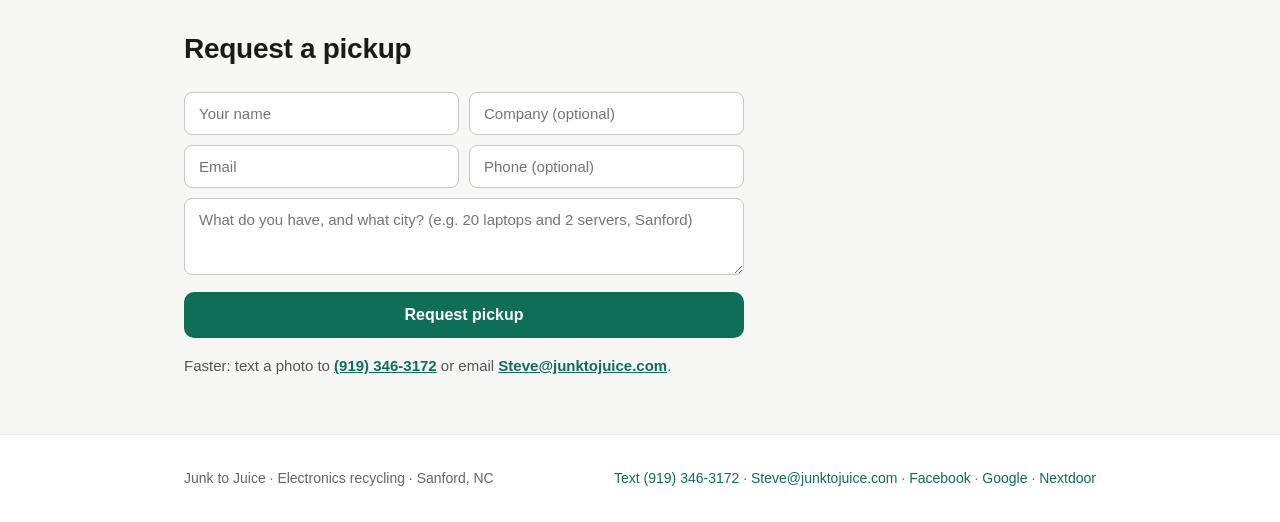
==== commit 3d653369: "Link Google, Facebook, Nextdoor and Alignable profiles (footer + schema sameAs) Co-Authored-By: Clau" ====
--- a/index.html
+++ b/index.html
@@ -10,73 +10,7 @@
   <link rel="icon" href="/favicon.svg" type="image/svg+xml" />
   <link rel="apple-touch-icon" href="/apple-touch-icon.png" />
   <link rel="manifest" href="/site.webmanifest" />
-  <style>
-    *, *::before, *::after { box-sizing: border-box; margin: 0; padding: 0; }
-    body { font-family: -apple-system, BlinkMacSystemFont, 'Segoe UI', Roboto, sans-serif; background: #fff; color: #1a1a1a; line-height: 1.6; }
-    a { color: #0F6E56; }
-    .wrap { max-width: 960px; margin: 0 auto; padding: 0 1.5rem; }
-    nav { border-bottom: 1px solid #ececec; }
-    nav .wrap { display: flex; align-items: center; justify-content: space-between; gap: 12px; padding-top: 1rem; padding-bottom: 1rem; flex-wrap: wrap; }
-    .logo-mark { display: inline-flex; align-items: center; gap: 10px; text-decoration: none; }
-    .logo-icon { width: 40px; height: 40px; border-radius: 10px; background: #1D9E75; display: flex; align-items: center; justify-content: center; flex-shrink: 0; }
-    .logo-icon svg { width: 22px; height: 22px; }
-    .logo-text { font-size: 20px; font-weight: 600; color: #1a1a1a; }
-    .logo-text span { color: #1D9E75; }
-    .nav-links { display: flex; gap: 22px; flex-wrap: wrap; align-items: center; }
-    .nav-links a { font-size: 15px; color: #555; text-decoration: none; }
-    .nav-links a:hover, .nav-links a.active { color: #0F6E56; }
-    .nav-cta { background: #0F6E56; color: #fff !important; padding: 8px 16px; border-radius: 8px; font-weight: 600; }
-
-    .hero { padding: 4.5rem 0 4rem; }
-    .eyebrow { font-size: 13px; font-weight: 600; letter-spacing: 0.08em; text-transform: uppercase; color: #0F6E56; margin-bottom: 1rem; }
-    .hero h1 { font-size: 48px; line-height: 1.08; font-weight: 700; letter-spacing: -0.02em; max-width: 720px; margin-bottom: 1.25rem; }
-    .hero h1 span { color: #1D9E75; }
-    .hero p.lede { font-size: 19px; color: #444; max-width: 600px; margin-bottom: 2rem; }
-    .cta-row { display: flex; gap: 12px; flex-wrap: wrap; }
-    .btn-primary { background: #0F6E56; color: #fff; border: none; border-radius: 10px; padding: 14px 26px; font-size: 16px; font-weight: 600; cursor: pointer; font-family: inherit; text-decoration: none; display: inline-block; }
-    .btn-primary:hover { background: #0B5543; }
-    .btn-secondary { background: #fff; color: #1a1a1a; border: 1px solid #c8c8c8; border-radius: 10px; padding: 14px 26px; font-size: 16px; font-weight: 500; cursor: pointer; font-family: inherit; text-decoration: none; display: inline-block; }
-    .btn-secondary:hover { background: #f5f5f5; }
-    .homes { margin-top: 1.25rem; font-size: 15px; color: #666; }
-
-    .points { background: #EEF8F4; padding: 2.5rem 0; }
-    .points .wrap { display: grid; grid-template-columns: repeat(auto-fit, minmax(220px, 1fr)); gap: 24px; }
-    .point h2 { font-size: 18px; font-weight: 700; color: #0F6E56; margin-bottom: 4px; }
-    .point p { font-size: 15px; color: #333; }
-
-    .section { padding: 3.5rem 0; }
-    .section h2.title { font-size: 28px; font-weight: 700; letter-spacing: -0.01em; margin-bottom: 1.25rem; }
-    .take { display: flex; flex-wrap: wrap; gap: 10px; margin-bottom: 1.25rem; }
-    .take li { list-style: none; background: #f4f4f2; border-radius: 999px; padding: 8px 16px; font-size: 15px; }
-    .note { font-size: 16px; color: #444; }
-
-    .steps { display: grid; grid-template-columns: repeat(auto-fit, minmax(220px, 1fr)); gap: 20px; }
-    .step { display: flex; gap: 14px; align-items: flex-start; }
-    .step-num { width: 34px; height: 34px; border-radius: 50%; background: #0F6E56; color: #fff; display: flex; align-items: center; justify-content: center; font-weight: 700; flex-shrink: 0; }
-    .step h3 { font-size: 17px; margin-bottom: 2px; }
-    .step p { font-size: 15px; color: #555; }
-
-    .about { border-top: 1px solid #ececec; }
-    .about p { font-size: 17px; color: #333; max-width: 640px; margin-bottom: 0.75rem; }
-
-    .contact { background: #f7f7f5; }
-    .contact-card { max-width: 560px; }
-    .contact-row { display: flex; gap: 10px; }
-    .contact-input { flex: 1; width: 100%; background: #fff; border: 1px solid #c8c8c8; border-radius: 8px; padding: 12px 14px; font-size: 15px; color: #1a1a1a; font-family: inherit; }
-    .contact-input:focus { outline: 2px solid #1D9E75; border-color: #1D9E75; }
-    .contact-alt { margin-top: 1rem; font-size: 15px; color: #555; }
-
-    footer { padding: 2rem 0; border-top: 1px solid #ececec; font-size: 14px; color: #666; }
-    footer .wrap { display: flex; justify-content: space-between; gap: 16px; flex-wrap: wrap; }
-    footer a { color: #0F6E56; text-decoration: none; }
-    @media (max-width: 600px) {
-      .hero { padding: 3rem 0 2.75rem; }
-      .hero h1 { font-size: 34px; }
-      .hero p.lede { font-size: 17px; }
-      .contact-row { flex-direction: column; }
-      .nav-links { gap: 14px; }
-    }
-  </style>
+  <link rel="stylesheet" href="/style.css" />
   <meta name="robots" content="index, follow" />
   <meta property="og:type" content="website" />
   <meta property="og:url" content="https://junktojuice.com/" />
@@ -114,6 +48,8 @@
     "serviceType": ["Electronics Recycling", "Free Electronics Pickup", "Computer Recycling", "Secure Data Destruction", "Office IT Equipment Removal"],
     "sameAs": [
       "https://www.facebook.com/junktojuice",
+      "https://www.google.com/maps?cid=4999644348705849393",
+      "https://nextdoor.com/page/junk-to-juice-sanford-nc/",
       "https://www.alignable.com/sanford-nc/junk-to-juice"
     ]
   }
@@ -253,7 +189,9 @@
     <div>
       <a href="sms:+19193463172">Text (919) 346-3172</a> ·
       <a href="mailto:Steve@junktojuice.com">Steve@junktojuice.com</a> ·
-      <a href="https://www.facebook.com/junktojuice" rel="noopener">Facebook</a>
+      <a href="https://www.facebook.com/junktojuice" rel="noopener">Facebook</a> ·
+      <a href="https://www.google.com/maps?cid=4999644348705849393" rel="noopener">Google</a> ·
+      <a href="https://nextdoor.com/page/junk-to-juice-sanford-nc/" rel="noopener">Nextdoor</a>
     </div>
   </div>
 </footer>
--- a/style.css
+++ b/style.css
@@ -0,0 +1,78 @@
+*, *::before, *::after { box-sizing: border-box; margin: 0; padding: 0; }
+body { font-family: -apple-system, BlinkMacSystemFont, 'Segoe UI', Roboto, sans-serif; background: #fff; color: #1a1a1a; line-height: 1.6; }
+a { color: #0F6E56; }
+.wrap { max-width: 960px; margin: 0 auto; padding: 0 1.5rem; }
+nav { border-bottom: 1px solid #ececec; }
+nav .wrap { display: flex; align-items: center; justify-content: space-between; gap: 12px; padding-top: 1rem; padding-bottom: 1rem; flex-wrap: wrap; }
+.logo-mark { display: inline-flex; align-items: center; gap: 10px; text-decoration: none; }
+.logo-icon { width: 40px; height: 40px; border-radius: 10px; background: #1D9E75; display: flex; align-items: center; justify-content: center; flex-shrink: 0; }
+.logo-icon svg { width: 22px; height: 22px; }
+.logo-text { font-size: 20px; font-weight: 600; color: #1a1a1a; }
+.logo-text span { color: #1D9E75; }
+.nav-links { display: flex; gap: 22px; flex-wrap: wrap; align-items: center; }
+.nav-links a { font-size: 15px; color: #555; text-decoration: none; }
+.nav-links a:hover, .nav-links a.active { color: #0F6E56; }
+.nav-cta { background: #0F6E56; color: #fff !important; padding: 8px 16px; border-radius: 8px; font-weight: 600; }
+
+.hero { padding: 4.5rem 0 4rem; }
+.eyebrow { font-size: 13px; font-weight: 600; letter-spacing: 0.08em; text-transform: uppercase; color: #0F6E56; margin-bottom: 1rem; }
+.hero h1 { font-size: 48px; line-height: 1.08; font-weight: 700; letter-spacing: -0.02em; max-width: 720px; margin-bottom: 1.25rem; }
+.hero h1 span { color: #1D9E75; }
+.hero p.lede { font-size: 19px; color: #444; max-width: 600px; margin-bottom: 2rem; }
+.cta-row { display: flex; gap: 12px; flex-wrap: wrap; }
+.btn-primary { background: #0F6E56; color: #fff; border: none; border-radius: 10px; padding: 14px 26px; font-size: 16px; font-weight: 600; cursor: pointer; font-family: inherit; text-decoration: none; display: inline-block; }
+.btn-primary:hover { background: #0B5543; }
+.btn-secondary { background: #fff; color: #1a1a1a; border: 1px solid #c8c8c8; border-radius: 10px; padding: 14px 26px; font-size: 16px; font-weight: 500; cursor: pointer; font-family: inherit; text-decoration: none; display: inline-block; }
+.btn-secondary:hover { background: #f5f5f5; }
+.homes { margin-top: 1.25rem; font-size: 15px; color: #666; }
+
+.points { background: #EEF8F4; padding: 2.5rem 0; }
+.points .wrap { display: grid; grid-template-columns: repeat(auto-fit, minmax(220px, 1fr)); gap: 24px; }
+.point h2 { font-size: 18px; font-weight: 700; color: #0F6E56; margin-bottom: 4px; }
+.point p { font-size: 15px; color: #333; }
+
+.section { padding: 3.5rem 0; }
+.section h2.title { font-size: 28px; font-weight: 700; letter-spacing: -0.01em; margin-bottom: 1.25rem; }
+.take { display: flex; flex-wrap: wrap; gap: 10px; margin-bottom: 1.25rem; }
+.take li { list-style: none; background: #f4f4f2; border-radius: 999px; padding: 8px 16px; font-size: 15px; }
+.note { font-size: 16px; color: #444; }
+
+.steps { display: grid; grid-template-columns: repeat(auto-fit, minmax(220px, 1fr)); gap: 20px; }
+.step { display: flex; gap: 14px; align-items: flex-start; }
+.step-num { width: 34px; height: 34px; border-radius: 50%; background: #0F6E56; color: #fff; display: flex; align-items: center; justify-content: center; font-weight: 700; flex-shrink: 0; }
+.step h3 { font-size: 17px; margin-bottom: 2px; }
+.step p { font-size: 15px; color: #555; }
+
+.about { border-top: 1px solid #ececec; }
+.about p { font-size: 17px; color: #333; max-width: 640px; margin-bottom: 0.75rem; }
+
+.contact { background: #f7f7f5; }
+.contact-card { max-width: 560px; }
+.contact-row { display: flex; gap: 10px; }
+.contact-input { flex: 1; width: 100%; background: #fff; border: 1px solid #c8c8c8; border-radius: 8px; padding: 12px 14px; font-size: 15px; color: #1a1a1a; font-family: inherit; }
+.contact-input:focus { outline: 2px solid #1D9E75; border-color: #1D9E75; }
+.contact-alt { margin-top: 1rem; font-size: 15px; color: #555; }
+
+footer { padding: 2rem 0; border-top: 1px solid #ececec; font-size: 14px; color: #666; }
+footer .wrap { display: flex; justify-content: space-between; gap: 16px; flex-wrap: wrap; }
+footer a { color: #0F6E56; text-decoration: none; }
+@media (max-width: 600px) {
+  .hero { padding: 3rem 0 2.75rem; }
+  .hero h1 { font-size: 34px; }
+  .hero p.lede { font-size: 17px; }
+  .contact-row { flex-direction: column; }
+  .nav-links { gap: 14px; }
+}
+.page-head { padding: 3.5rem 0 2rem; }
+.page-head h1 { font-size: 40px; line-height: 1.1; font-weight: 700; letter-spacing: -0.02em; margin-bottom: 1rem; max-width: 720px; }
+.page-head p { font-size: 18px; color: #444; max-width: 640px; }
+.prose p { font-size: 16px; color: #333; max-width: 680px; margin-bottom: 1rem; }
+.prose h2 { font-size: 22px; font-weight: 700; margin: 2rem 0 0.75rem; }
+.prose ul { max-width: 680px; margin: 0 0 1rem 1.25rem; }
+.prose li { font-size: 16px; color: #333; margin-bottom: 0.4rem; }
+.faq details { border-bottom: 1px solid #ececec; padding: 1rem 0; max-width: 720px; }
+.faq summary { font-size: 17px; font-weight: 600; cursor: pointer; }
+.faq details p { font-size: 16px; color: #444; margin-top: 0.6rem; }
+.sr-only { position: absolute; left: -9999px; }
+.nav-links a.active { color: #0F6E56; font-weight: 600; }
+@media (max-width: 600px) { .page-head h1 { font-size: 30px; } }
